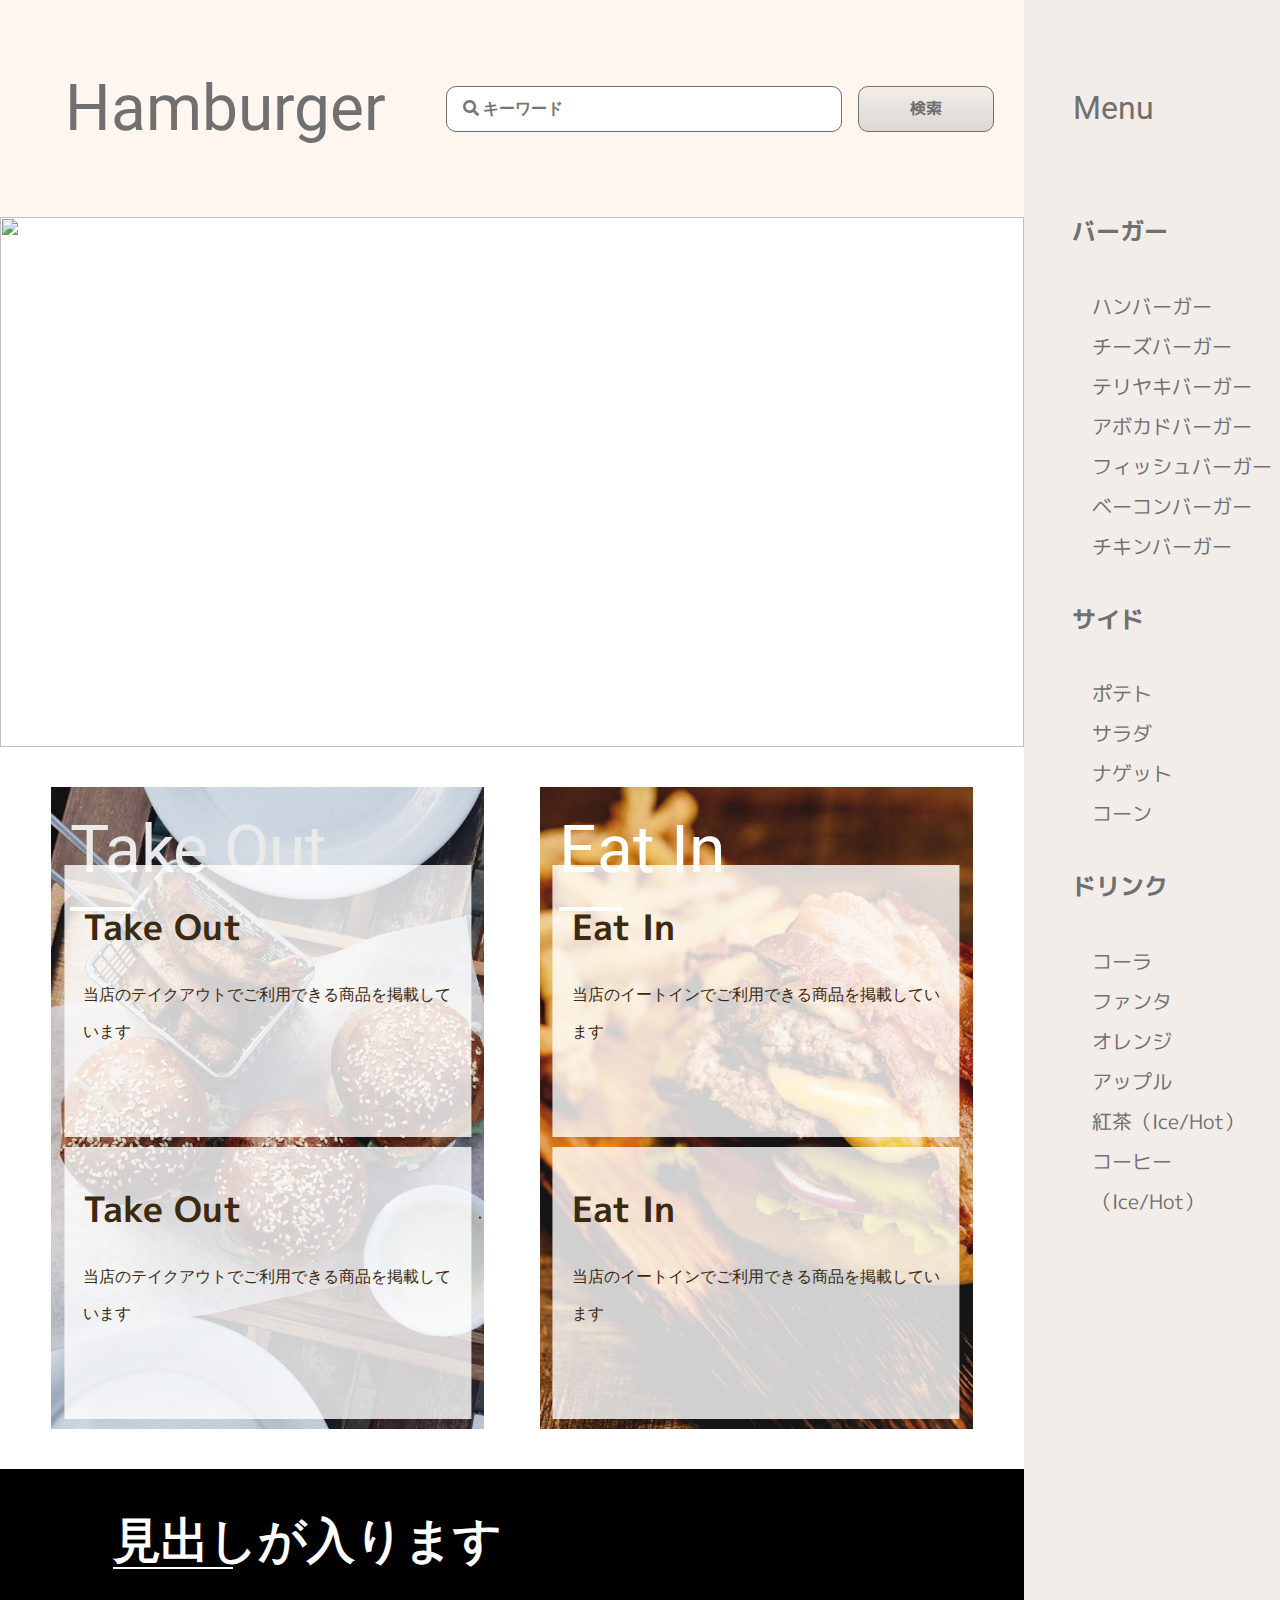
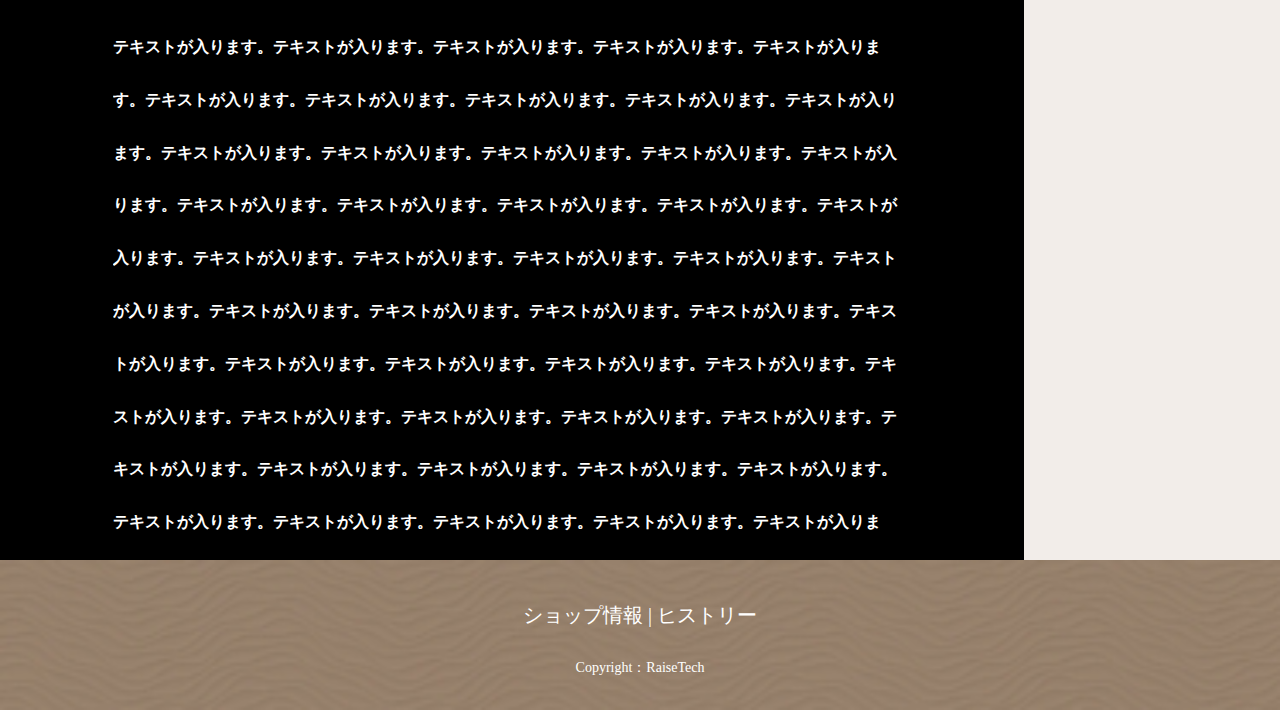
==== index.html @ 5867fd6a "topページ修正" ====
<!DOCTYPE html>
<html lang="ja">
<head>
    <meta charset="UTF-8">
    <title>Hamburger Site</title>
    <link rel="stylesheet" href="./style.css">
    <link href="https://fonts.googleapis.com/css2?family=Roboto:wght@700&display=swap" rel="stylesheet">
    <link href="https://fonts.googleapis.com/css2?family=M+PLUS+1p:wght@100;300;400;500;700;800;900&display=swap" rel="stylesheet">
    <link href="https://use.fontawesome.com/releases/v5.15.1/css/all.css" rel="stylesheet">
    <script type="text/javascript" src="https://code.jquery.com/jquery-3.4.1.min.js"></script>
</head>
<body>
    <div class="l-main">
        <div class="l-main__left">
            <!--ヘッダー-->
            <header class="l-header p-header">
                <div class="p-header__logo">
                    <h1>Hamburger</h1>
                </div>
                <form class="p-search-form" action="#" method="post">
                    <input type="search" class="p-search-form__search fas" name="search" placeholder="&#xf002; キーワード">
                    <input type="submit" class="p-search-form__submit" name="submit" value="検索">
                </form>
                <div class="p-toggle-btn">
                    <span class="p-toggle-btn__menu">Menu</span>
                    <div class="p-toggle-btn__close-btn">
                        <span class="p-toggle-btn__close-btn__close"></span>
                    </div>
                </div>
            </header>
                
            <!--メインコンテンツ-->
            <main>
                <div class="p-main">
                    <div class="p-main__background"></div>
                    <div class="p-main__wrapper">
                        <img class="p-main__wrapper__img" src="./img/mainvisual-pc@2x.jpg">
                        <h2>ダミーサイト</h2>
                    </div>
                    <div class="p-main__flex">
                        <!--テイクアウト-->
                        <div class="p-main__flex__left">
                            <img class="p-main__flex__img" src="./img/three-burgers-on-brown-wooden-tray-between-white-ceramic-1841108.jpg">
                            <h3><span class="p-main__under-bar">Take Out</span></h3>
                            <div class="p-main__opacity">
                                <div class="p-main__opacity-box">
                                    <h4>Take Out</h4>
                                    <p>当店のテイクアウトでご利用できる商品を掲載しています</p>
                                </div>
                                <div class="p-main__opacity-box">
                                    <h4>Take Out</h4>
                                    <p>当店のテイクアウトでご利用できる商品を掲載しています</p>
                                </div>
                            </div>
                        </div>
                        <!--イートイン-->
                        <div class="p-main__flex__right">
                            <img class="p-main__flex__img" src="./img/473d814b175bd517b56eb309f2958725.jpg">
                            <h3><span class="p-main__under-bar">Eat In</span></h3>
                            <div class="p-main__opacity">
                                <div class="p-main__opacity-box">
                                    <h4>Eat In</h4>
                                    <p>当店のイートインでご利用できる商品を掲載しています</p>
                                </div>
                                <div class="p-main__opacity-box">
                                    <h4>Eat In</h4>
                                    <p>当店のイートインでご利用できる商品を掲載しています</p>
                                </div>
                            </div>
                        </div>
                    </div>
                    <!--マップ-->
                    <div class="p-map">
                        <div class="p-map__wrap">
                            <iframe src="https://www.google.com/maps/embed?pb=!1m14!1m8!1m3!1d1619.3739906002395!2d139.7153295!3d35.7324161!3m2!1i1024!2i768!4f13.1!3m3!1m2!1s0x0%3A0x4f20dbc14301de8!2z44Oi44K544OQ44O844Ks44O8IOaxoOiii-adseW6lw!5e0!3m2!1sja!2sjp!4v1631521259472!5m2!1sja!2sjp" width="100%" height="691px" style="border:0; filter:opacity(60%); -webkit-filter:opacity(60%)" loading="lazy" class="p-map__wrap-opacity"></iframe>
                        </div>
                        <div class="p-map__opacity"></div>
                        <div class="p-map__text">
                            <div class="p-map__text__ttl">
                                <p class="p-map__under-bar">見出しが入ります</p>
                            </div>
                            <div class="p-map__text__detail">
                                <p>テキストが入ります。テキストが入ります。テキストが入ります。テキストが入ります。テキストが入ります。テキストが入ります。テキストが入ります。テキストが入ります。テキストが入ります。テキストが入ります。テキストが入ります。テキストが入ります。テキストが入ります。テキストが入ります。テキストが入ります。テキストが入ります。テキストが入ります。テキストが入ります。テキストが入ります。テキストが入ります。テキストが入ります。テキストが入ります。テキストが入ります。テキストが入ります。テキストが入ります。テキストが入ります。テキストが入ります。テキストが入ります。テキストが入ります。テキストが入ります。テキストが入ります。テキストが入ります。テキストが入ります。テキストが入ります。テキストが入ります。テキストが入ります。テキストが入ります。テキストが入ります。テキストが入ります。テキストが入ります。テキストが入ります。テキストが入ります。テキストが入ります。テキストが入ります。テキストが入ります。テキストが入ります。テキストが入ります。テキストが入ります。テキストが入ります。テキストが入ります。テキストが入ります。テキストが入ります。テキストが入ります。テキストが入ります。テキストが入ります。テキストが入ります。テキストが入ります。テキストが入ります。テキストが入ります。テキストが入ります。テキストが入ります。テキストが入ります。テキストが入ります。テキストが入ります。テキストが入ります。テキストが入ります。</p>
                            </div>
                        </div>
                    </div>
                </div>
            </main>
        </div>
        <!--サイドバー-->
        <aside class="l-sidebar p-sidebar">
            <ul class="p-sidebar__menu">
                <li class="p-sidebar__menu__category"><a href="#">バーガー</a>
                    <ul class="p-sidebar__menu__each">
                        <li><a href="#">ハンバーガー</a></li>
                        <li><a href="#">チーズバーガー</a></li>
                        <li><a href="#">テリヤキバーガー</a></li>
                        <li><a href="#">アボカドバーガー</a></li>
                        <li><a href="#">フィッシュバーガー</a></li>
                        <li><a href="#">ベーコンバーガー</a></li>
                        <li><a href="#">チキンバーガー</a></li>
                    </ul>
                </li>
                <li class="p-sidebar__menu__category"><a href="#">サイド</a>
                    <ul class="p-sidebar__menu__each">
                        <li><a href="#">ポテト</a></li>
                        <li><a href="#">サラダ</a></li>
                        <li><a href="#">ナゲット</a></li>
                        <li><a href="#">コーン</a></li>
                    </ul>
                </li>
                <li class="p-sidebar__menu__category"><a href="#">ドリンク</a>
                    <ul class="p-sidebar__menu__each">
                        <li><a href="#">コーラ</a></li>
                        <li><a href="#">ファンタ</a></li>
                        <li><a href="#">オレンジ</a></li>
                        <li><a href="#">アップル</a></li>
                        <li><a href="#">紅茶（Ice/Hot）</a></li>
                        <li><a href="#">コーヒー（Ice/Hot）</a></li>
                    </ul>
                </li>
            </ul>
        </aside>
    </div>
    <!--フッター-->
    <footer class="l-footer p-footer">
        <div class="p-footer__wrapper">
            <img class="p-footer__wrapper__img" src="img/pc_footer.jpg">
            <div class="p-footer__about">
                <p class="p-footer__about__shop"><a href="#">ショップ情報</a></p>
                <p class="p-footer__about__line">|</p>
                <p class="p-footer__about__history"><a href="#">ヒストリー</a></p>
            </div>
            <div class="p-footer__copy">
                <p>Copyright：RaiseTech</p>
            </div>
        </div>
    </footer>
    <script src="js/script.js"></script>
</body>
</html>
---- style.css ----
@charset "UTF-8";
/*! destyle.css v3.0.0 | MIT License | https://github.com/nicolas-cusan/destyle.css */
/* Reset box-model and set borders */
/* ============================================ */
*,
::before,
::after {
  box-sizing: border-box;
  border-style: solid;
  border-width: 0;
}

/* Document */
/* ============================================ */
/**
 * 1. Correct the line height in all browsers.
 * 2. Prevent adjustments of font size after orientation changes in iOS.
 * 3. Remove gray overlay on links for iOS.
 */
html {
  line-height: 1.15;
  /* 1 */
  -webkit-text-size-adjust: 100%;
  /* 2 */
  -webkit-tap-highlight-color: transparent;
  /* 3*/
}

/* Sections */
/* ============================================ */
/**
 * Remove the margin in all browsers.
 */
body {
  margin: 0;
}

/**
 * Render the `main` element consistently in IE.
 */
main {
  display: block;
}

/* Vertical rhythm */
/* ============================================ */
p,
table,
blockquote,
address,
pre,
iframe,
form,
figure,
dl {
  margin: 0;
}

/* Headings */
/* ============================================ */
h1,
h2,
h3,
h4,
h5,
h6 {
  font-size: inherit;
  font-weight: inherit;
  margin: 0;
}

/* Lists (enumeration) */
/* ============================================ */
ul,
ol {
  margin: 0;
  padding: 0;
  list-style: none;
}

/* Lists (definition) */
/* ============================================ */
dt {
  font-weight: bold;
}

dd {
  margin-left: 0;
}

/* Grouping content */
/* ============================================ */
/**
 * 1. Add the correct box sizing in Firefox.
 * 2. Show the overflow in Edge and IE.
 */
hr {
  box-sizing: content-box;
  /* 1 */
  height: 0;
  /* 1 */
  overflow: visible;
  /* 2 */
  border-top-width: 1px;
  margin: 0;
  clear: both;
  color: inherit;
}

/**
 * 1. Correct the inheritance and scaling of font size in all browsers.
 * 2. Correct the odd `em` font sizing in all browsers.
 */
pre {
  font-family: monospace, monospace;
  /* 1 */
  font-size: inherit;
  /* 2 */
}

address {
  font-style: inherit;
}

/* Text-level semantics */
/* ============================================ */
/**
 * Remove the gray background on active links in IE 10.
 */
a {
  background-color: transparent;
  text-decoration: none;
  color: inherit;
}

/**
 * 1. Remove the bottom border in Chrome 57-
 * 2. Add the correct text decoration in Chrome, Edge, IE, Opera, and Safari.
 */
abbr[title] {
  -webkit-text-decoration: underline dotted;
          text-decoration: underline dotted;
  /* 2 */
}

/**
 * Add the correct font weight in Chrome, Edge, and Safari.
 */
b,
strong {
  font-weight: bolder;
}

/**
 * 1. Correct the inheritance and scaling of font size in all browsers.
 * 2. Correct the odd `em` font sizing in all browsers.
 */
code,
kbd,
samp {
  font-family: monospace, monospace;
  /* 1 */
  font-size: inherit;
  /* 2 */
}

/**
 * Add the correct font size in all browsers.
 */
small {
  font-size: 80%;
}

/**
 * Prevent `sub` and `sup` elements from affecting the line height in
 * all browsers.
 */
sub,
sup {
  font-size: 75%;
  line-height: 0;
  position: relative;
  vertical-align: baseline;
}

sub {
  bottom: -0.25em;
}

sup {
  top: -0.5em;
}

/* Replaced content */
/* ============================================ */
/**
 * Prevent vertical alignment issues.
 */
svg,
img,
embed,
object,
iframe {
  vertical-align: bottom;
}

/* Forms */
/* ============================================ */
/**
 * Reset form fields to make them styleable.
 * 1. Make form elements stylable across systems iOS especially.
 * 2. Inherit text-transform from parent.
 */
button,
input,
optgroup,
select,
textarea {
  -webkit-appearance: none;
  /* 1 */
  -moz-appearance: none;
       appearance: none;
  vertical-align: middle;
  color: inherit;
  font: inherit;
  background: transparent;
  padding: 0;
  margin: 0;
  border-radius: 0;
  text-align: inherit;
  text-transform: inherit;
  /* 2 */
}

/**
 * Reset radio and checkbox appearance to preserve their look in iOS.
 */
[type=checkbox] {
  -webkit-appearance: checkbox;
  -moz-appearance: checkbox;
       appearance: checkbox;
}

[type=radio] {
  -webkit-appearance: radio;
  -moz-appearance: radio;
       appearance: radio;
}

/**
 * Correct cursors for clickable elements.
 */
button,
[type=button],
[type=reset],
[type=submit] {
  cursor: pointer;
}

button:disabled,
[type=button]:disabled,
[type=reset]:disabled,
[type=submit]:disabled {
  cursor: default;
}

/**
 * Improve outlines for Firefox and unify style with input elements & buttons.
 */
:-moz-focusring {
  outline: auto;
}

select:disabled {
  opacity: inherit;
}

/**
 * Remove padding
 */
option {
  padding: 0;
}

/**
 * Reset to invisible
 */
fieldset {
  margin: 0;
  padding: 0;
  min-width: 0;
}

legend {
  padding: 0;
}

/**
 * Add the correct vertical alignment in Chrome, Firefox, and Opera.
 */
progress {
  vertical-align: baseline;
}

/**
 * Remove the default vertical scrollbar in IE 10+.
 */
textarea {
  overflow: auto;
}

/**
 * Correct the cursor style of increment and decrement buttons in Chrome.
 */
[type=number]::-webkit-inner-spin-button,
[type=number]::-webkit-outer-spin-button {
  height: auto;
}

/**
 * 1. Correct the outline style in Safari.
 */
[type=search] {
  outline-offset: -2px;
  /* 1 */
}

/**
 * Remove the inner padding in Chrome and Safari on macOS.
 */
[type=search]::-webkit-search-decoration {
  -webkit-appearance: none;
}

/**
 * 1. Correct the inability to style clickable types in iOS and Safari.
 * 2. Fix font inheritance.
 */
::-webkit-file-upload-button {
  -webkit-appearance: button;
  /* 1 */
  font: inherit;
  /* 2 */
}

/**
 * Clickable labels
 */
label[for] {
  cursor: pointer;
}

/* Interactive */
/* ============================================ */
/*
 * Add the correct display in Edge, IE 10+, and Firefox.
 */
details {
  display: block;
}

/*
 * Add the correct display in all browsers.
 */
summary {
  display: list-item;
}

/*
 * Remove outline for editable content.
 */
[contenteditable]:focus {
  outline: auto;
}

/* Tables */
/* ============================================ */
/**
1. Correct table border color inheritance in all Chrome and Safari.
*/
table {
  border-color: inherit;
  /* 1 */
}

caption {
  text-align: left;
}

td,
th {
  vertical-align: top;
  padding: 0;
}

th {
  text-align: left;
  font-weight: bold;
}

* {
  transition-property: font-size, height, width, top;
  transition-duration: 0.3s;
}

html {
  height: 100vh;
  font-size: 62.5%;
}
@media only screen and (min-width: 834px) {
  html {
    font-size: 87%;
  }
}
@media only screen and (min-width: 1280px) {
  html {
    font-size: 100%;
  }
}

body {
  width: 100%;
}
body.is-open {
  position: fixed;
}
@media only screen and (min-width: 1280px) {
  body.is-open {
    position: static;
  }
}

h1 {
  font-family: "Roboto", sans-serif;
  font-size: 4rem;
  color: #707070;
}

h2 {
  font-family: "M PLUS 1p", sans-serif;
  font-size: 3.6rem;
  font-weight: bold;
  color: #FFFFFF;
}

h3 {
  font-family: "Roboto", sans-serif;
  font-size: 4.1rem;
}

h4 {
  font-family: "M PLUS 1p", sans-serif;
  font-size: 2.2rem;
  font-weight: bold;
}

.l-header {
  width: 100%;
  height: 217px;
}

.l-main {
  width: 100%;
}
@media only screen and (min-width: 1280px) {
  .l-main {
    display: flex;
  }
}
@media only screen and (min-width: 1280px) {
  .l-main__left {
    width: 80%;
  }
}

.l-sidebar {
  width: 100%;
  height: 100vh;
  overflow-y: auto;
  position: fixed;
  top: 0;
  left: 100%;
  z-index: 100;
  /*右からスライド*/
  transition: left 0.3s;
}
@media only screen and (min-width: 1280px) {
  .l-sidebar {
    width: 20%;
    height: auto;
    overflow-y: visible;
    position: static;
    left: 0;
    z-index: 0;
  }
}
.l-sidebar.is-open {
  left: 12%;
}
@media only screen and (min-width: 834px) {
  .l-sidebar.is-open {
    left: 56%;
  }
}
@media only screen and (min-width: 1280px) {
  .l-sidebar.is-open {
    left: 0;
  }
}

.l-footer {
  width: 100%;
  height: 150px;
}

.p-header {
  background-color: #FFF7EF;
  text-align: center;
  z-index: 100;
  height: 217px;
}
@media only screen and (min-width: 1280px) {
  .p-header {
    display: flex;
    align-items: center;
    position: relative;
  }
}
.p-header__logo {
  padding-top: 3.3rem;
  padding-bottom: 2.6rem;
}
@media only screen and (min-width: 1280px) {
  .p-header__logo {
    padding: 0 0 0 65px;
  }
}

.p-toggle-btn__menu {
  font-family: "Roboto", sans-serif;
  font-size: 2rem;
  color: #707070;
  position: absolute;
  top: 20px;
  right: 18px;
  cursor: pointer;
}
@media only screen and (min-width: 1280px) {
  .p-toggle-btn__menu {
    z-index: 1000;
    top: 90px;
    right: -130px;
    cursor: auto;
  }
}
.p-toggle-btn__close-btn {
  position: fixed;
  right: 15px;
  top: 23px;
  display: none;
  z-index: 200;
}
.p-toggle-btn__close-btn.is-open {
  display: block;
}
@media only screen and (min-width: 1280px) {
  .p-toggle-btn__close-btn.is-open {
    display: none;
  }
}
.p-toggle-btn__close-btn__close {
  display: block;
  position: relative;
  top: 0px;
  width: 32px;
  height: 32px;
}
.p-toggle-btn__close-btn__close::before {
  content: "";
  position: absolute;
  top: 50%;
  left: 50%;
  width: 6px;
  height: 40px;
  transform: translate(-50%, -50%) rotate(45deg);
  background-color: #707070;
}
.p-toggle-btn__close-btn__close::after {
  content: "";
  position: absolute;
  top: 50%;
  left: 50%;
  width: 6px;
  height: 40px;
  transform: translate(-50%, -50%) rotate(-45deg);
  background-color: #707070;
}

.p-search-form {
  display: block;
  margin: 0 auto;
  padding-bottom: 45px;
  font-family: "M PLUS 1p", sans-serif;
  font-size: 16px;
  font-weight: lighter;
  color: #707070;
}
@media only screen and (min-width: 1280px) {
  .p-search-form {
    padding-bottom: 0;
    margin-right: 30px;
  }
}
.p-search-form__search {
  width: 230px;
  height: 46px;
  background-color: #FFFFFF;
  border: solid 1px;
  border-radius: 10px;
  border-color: #707070;
  text-align: left;
  padding-left: 1rem;
  margin-right: 12px;
}
@media only screen and (min-width: 834px) {
  .p-search-form__search {
    width: 396px;
  }
}
.p-search-form__submit {
  width: 78px;
  height: 46px;
  background: linear-gradient(180deg, #F2EDE9, #DED8D3);
  border: solid 1px;
  border-radius: 10px;
  border-color: #707070;
  font-weight: bold;
}
@media only screen and (min-width: 834px) {
  .p-search-form__submit {
    width: 136px;
  }
}

.p-main__background {
  position: fixed;
  left: 0;
  top: 0;
  width: 100vw;
  height: 100vh;
  z-index: 50;
  background: #000;
  opacity: 0;
  visibility: hidden;
  transition: all 0.6s;
  cursor: pointer;
}
.p-main__background.is-open {
  opacity: 0.5;
  visibility: visible;
}
@media only screen and (min-width: 1280px) {
  .p-main__background.is-open {
    visibility: hidden;
  }
}
.p-main__wrapper {
  width: 100%;
  height: 285px;
  margin-bottom: 20px;
  position: relative;
}
@media only screen and (min-width: 834px) {
  .p-main__wrapper {
    margin-bottom: 40px;
  }
}
@media only screen and (min-width: 1280px) {
  .p-main__wrapper {
    height: 530px;
  }
}
.p-main__wrapper__img {
  width: 100%;
  height: 100%;
  position: relative;
  -o-object-fit: cover;
     object-fit: cover;
}
.p-main__wrapper h2 {
  position: absolute;
  top: 0px;
  line-height: 285px;
  left: 2.7rem;
}
@media only screen and (min-width: 1280px) {
  .p-main__wrapper h2 {
    line-height: 530px;
  }
}
.p-main__flex {
  width: 90%;
  margin: 0 auto;
}
@media only screen and (min-width: 834px) {
  .p-main__flex {
    display: flex;
    justify-content: space-between;
  }
}
.p-main__flex__left {
  margin-bottom: 20px;
  position: relative;
}
@media only screen and (min-width: 834px) {
  .p-main__flex__left {
    width: 47%;
    margin-bottom: 40px;
  }
}
.p-main__flex__left h3 {
  color: #EAEAEA;
  position: absolute;
  top: 25px;
  left: 1.2rem;
}
.p-main__flex__right {
  margin-bottom: 20px;
  position: relative;
}
@media only screen and (min-width: 834px) {
  .p-main__flex__right {
    width: 47%;
    margin-bottom: 40px;
  }
}
.p-main__flex__right h3 {
  color: #fff;
  position: absolute;
  top: 25px;
  left: 1.2rem;
}
.p-main__flex__img {
  width: 100%;
  height: 642px;
  -o-object-fit: cover;
     object-fit: cover;
}
.p-main__under-bar {
  position: relative;
}
.p-main__under-bar::after {
  content: "";
  width: 4rem;
  height: 4px;
  background-color: #fff;
  position: absolute;
  top: 6rem;
  left: 0;
}
.p-main__opacity {
  width: 94%;
  position: absolute;
  bottom: 10px;
  left: 50%;
  transform: translateX(-50%);
  -webkit-transform: translateX(-50%);
  -ms-transform: translateX(-50%);
}
.p-main__opacity-box {
  background-color: rgba(255, 255, 255, 0.8);
  padding: 2.6rem 1.2rem 5.4rem 1.2rem;
  margin-top: 10px;
}
.p-main__opacity-box h4 {
  padding-bottom: 30px;
  color: #3C2A10;
}
.p-main__opacity-box p {
  font-size: 16px;
  line-height: 2.3rem;
  color: #3C2A10;
}

.p-map {
  width: 100%;
  height: 691px;
  position: relative;
}
.p-map__wrap {
  background-color: #000;
}
.p-map__opacity {
  position: absolute;
  top: 0;
  left: 0;
  width: 100%;
  height: 60%;
  background-color: #000;
  opacity: 0.29;
}
@media only screen and (min-width: 834px) {
  .p-map__opacity {
    height: 100%;
  }
}
@media only screen and (min-width: 1280px) {
  .p-map__opacity {
    width: 60%;
  }
}
.p-map__text {
  width: 78%;
  position: absolute;
  top: 40px;
  color: #fff;
  margin-left: 11%;
}
.p-map__text__ttl {
  font-size: 3rem;
  font-weight: bold;
  line-height: normal;
  margin-bottom: 48px;
}
.p-map__text__detail {
  font-size: 16px;
  font-weight: bold;
  line-height: 3.3rem;
  height: 518px;
  overflow: hidden;
}
.p-map__under-bar {
  position: relative;
}
.p-map__under-bar::after {
  content: "";
  width: 7.5rem;
  height: 2px;
  background-color: #fff;
  position: absolute;
  top: 58px;
  left: 0;
}

.p-sidebar {
  font-family: "M PLUS 1p", sans-serif;
  color: #707070;
  background-color: #F2EDE9;
}
.p-sidebar__menu {
  padding-top: 218px;
  padding-left: 48px;
  padding-bottom: 218px;
}
.p-sidebar__menu__category {
  font-size: 24px;
  font-weight: bold;
}
.p-sidebar__menu__each {
  font-size: 20px;
  font-weight: normal;
  line-height: 2em;
  padding-left: 20px;
  margin-top: 40px;
  margin-bottom: 40px;
}
@media only screen and (min-width: 1280px) {
  .p-sidebar__menu {
    padding-bottom: 0;
  }
}

.p-footer__wrapper {
  color: #FFFFFF;
  position: relative;
  text-align: center;
}
.p-footer__wrapper__img {
  width: 100%;
  height: 150px;
  -o-object-fit: cover;
     object-fit: cover;
}
.p-footer p {
  display: inline-block;
}
.p-footer__about {
  font-size: 20px;
  position: absolute;
  top: 44px;
  width: 100%;
}
.p-footer__copy {
  position: absolute;
  bottom: 34px;
  font-size: 14px;
  width: 100%;
}/*# sourceMappingURL=style.css.map */
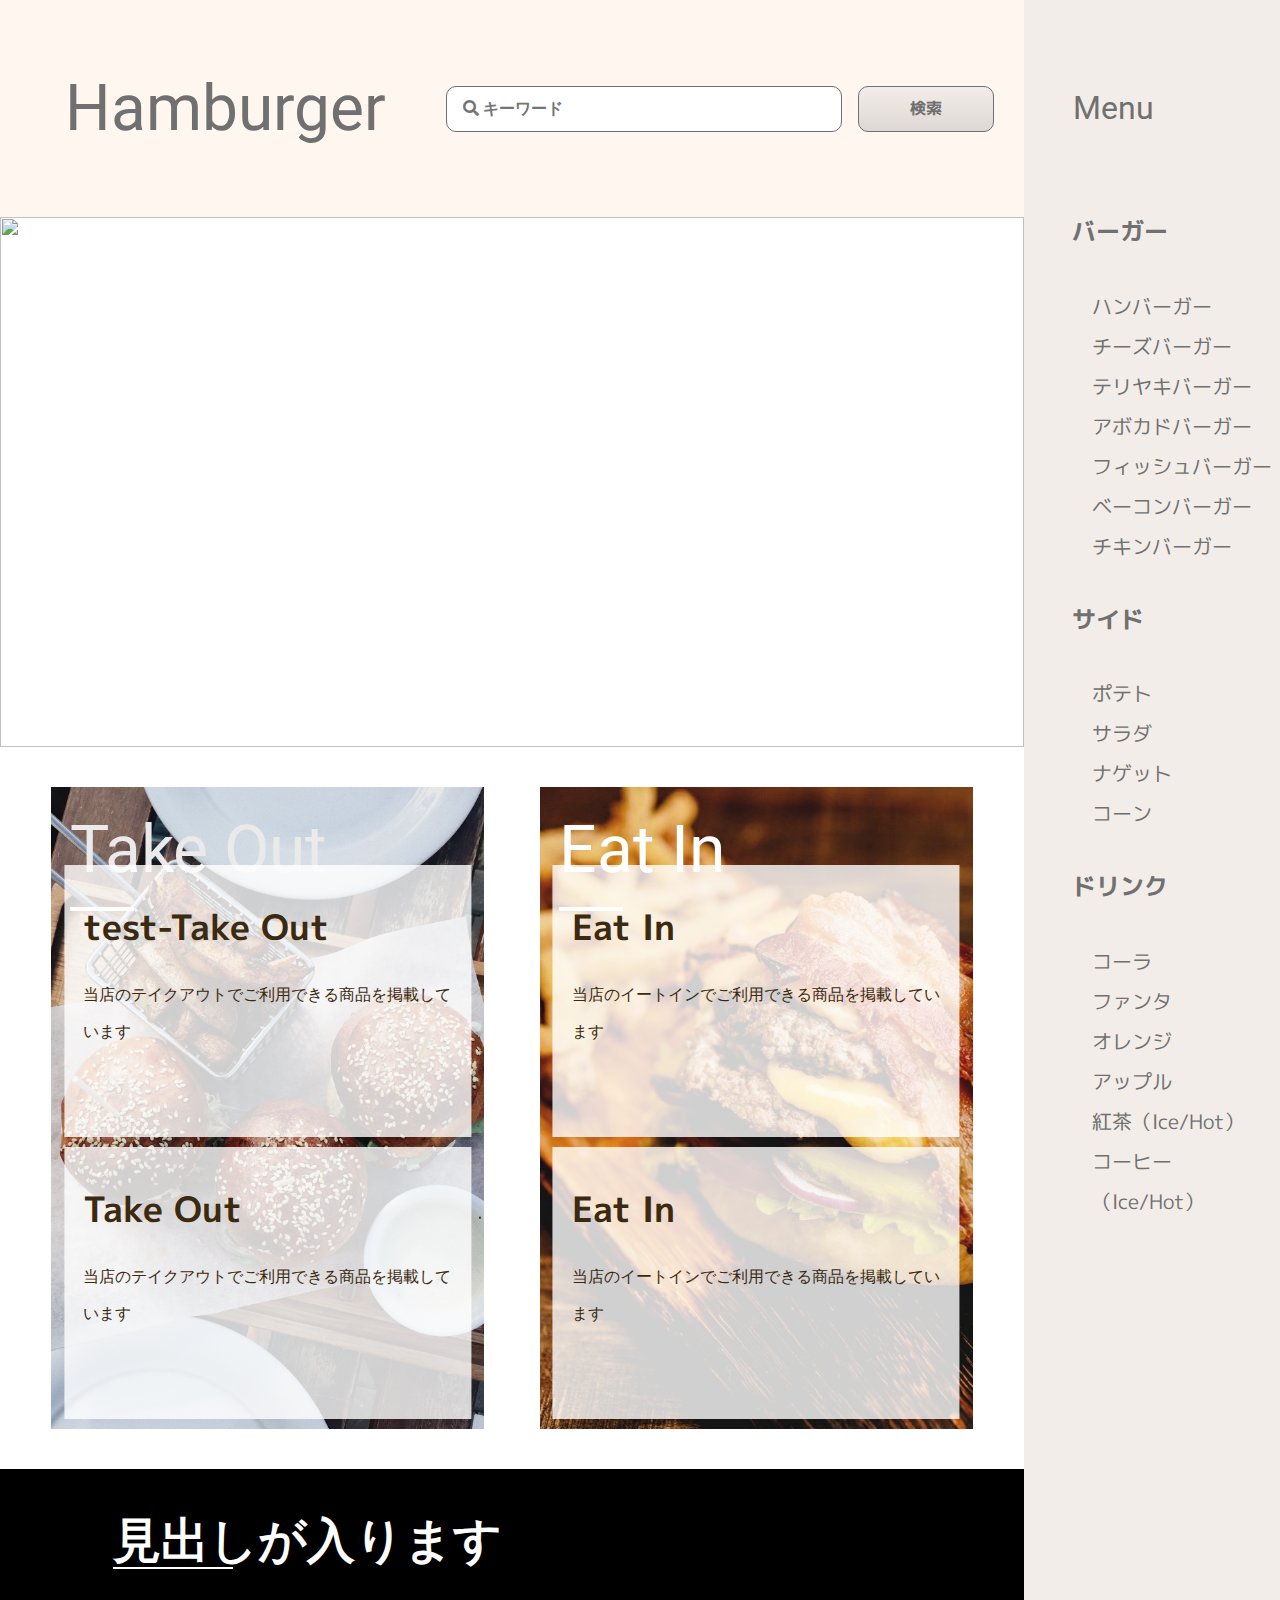
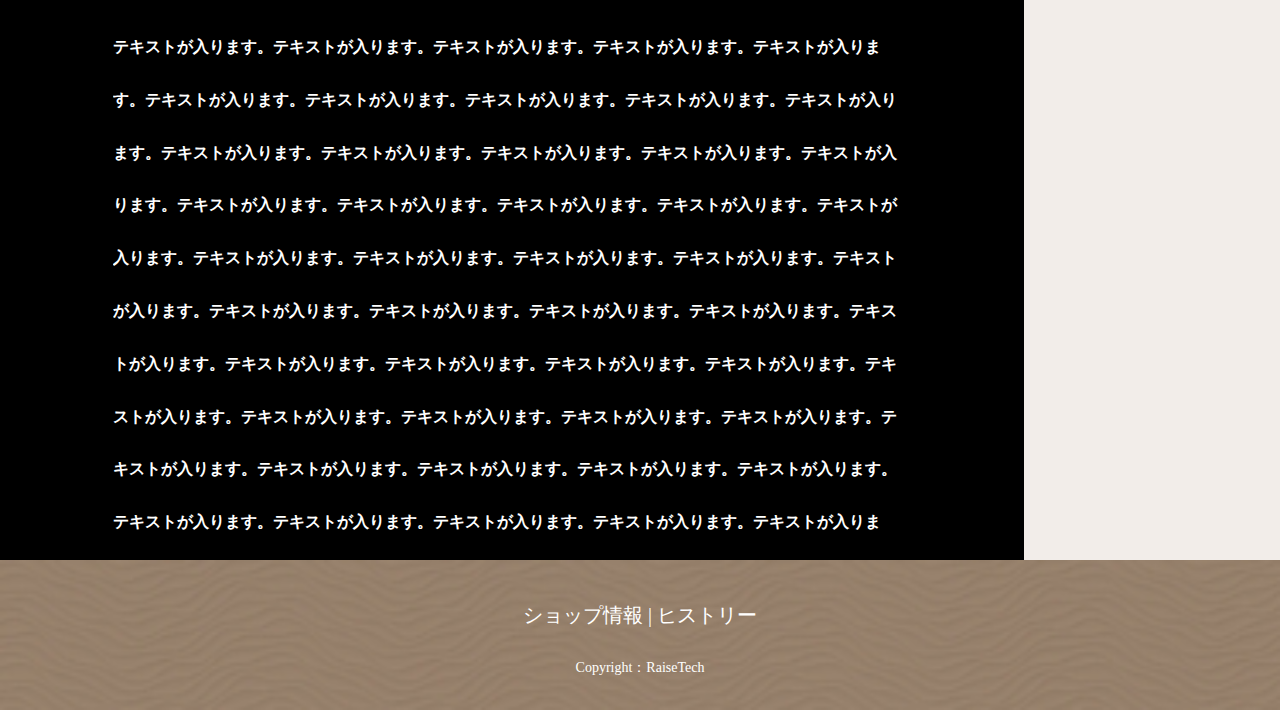
==== commit b3d045d2: "test" ====
--- a/index.html
+++ b/index.html
@@ -44,7 +44,7 @@
                             <h3><span class="p-main__under-bar">Take Out</span></h3>
                             <div class="p-main__opacity">
                                 <div class="p-main__opacity-box">
-                                    <h4>Take Out</h4>
+                                    <h4>test-Take Out</h4>
                                     <p>当店のテイクアウトでご利用できる商品を掲載しています</p>
                                 </div>
                                 <div class="p-main__opacity-box">
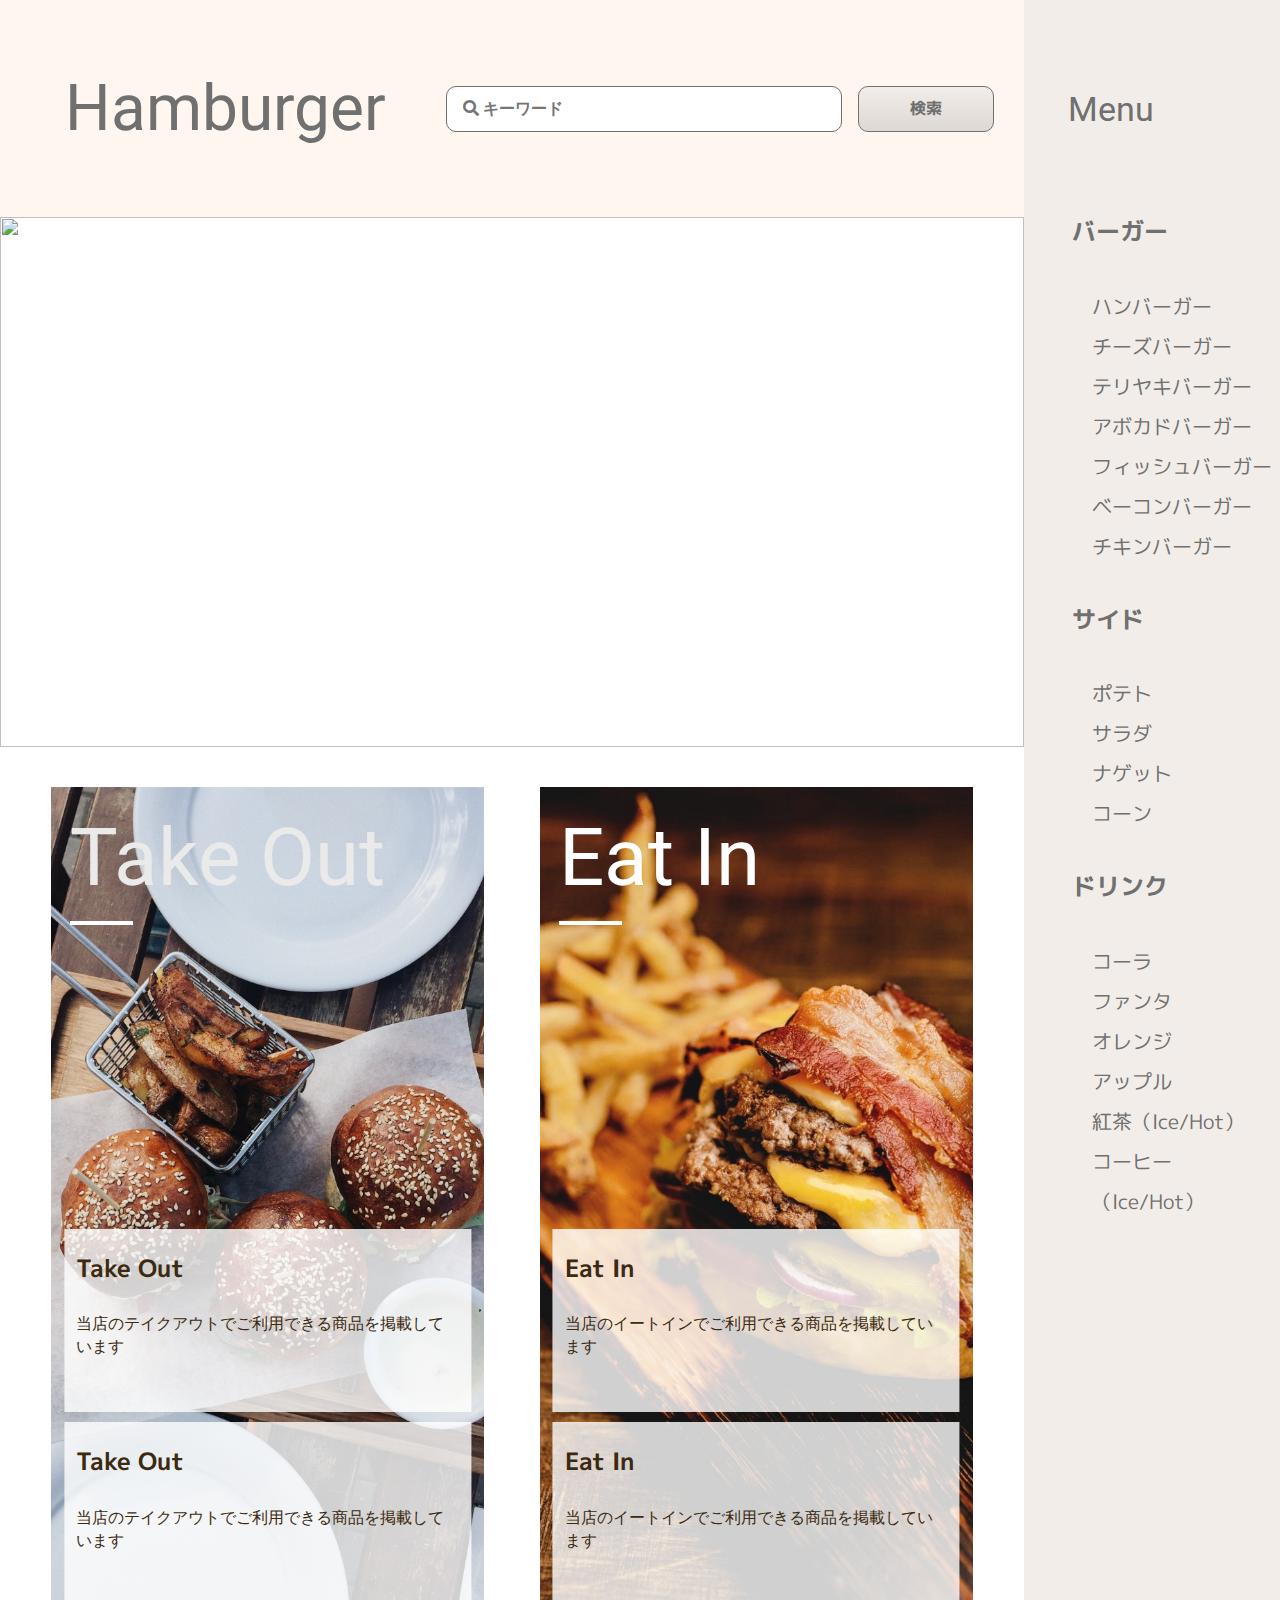
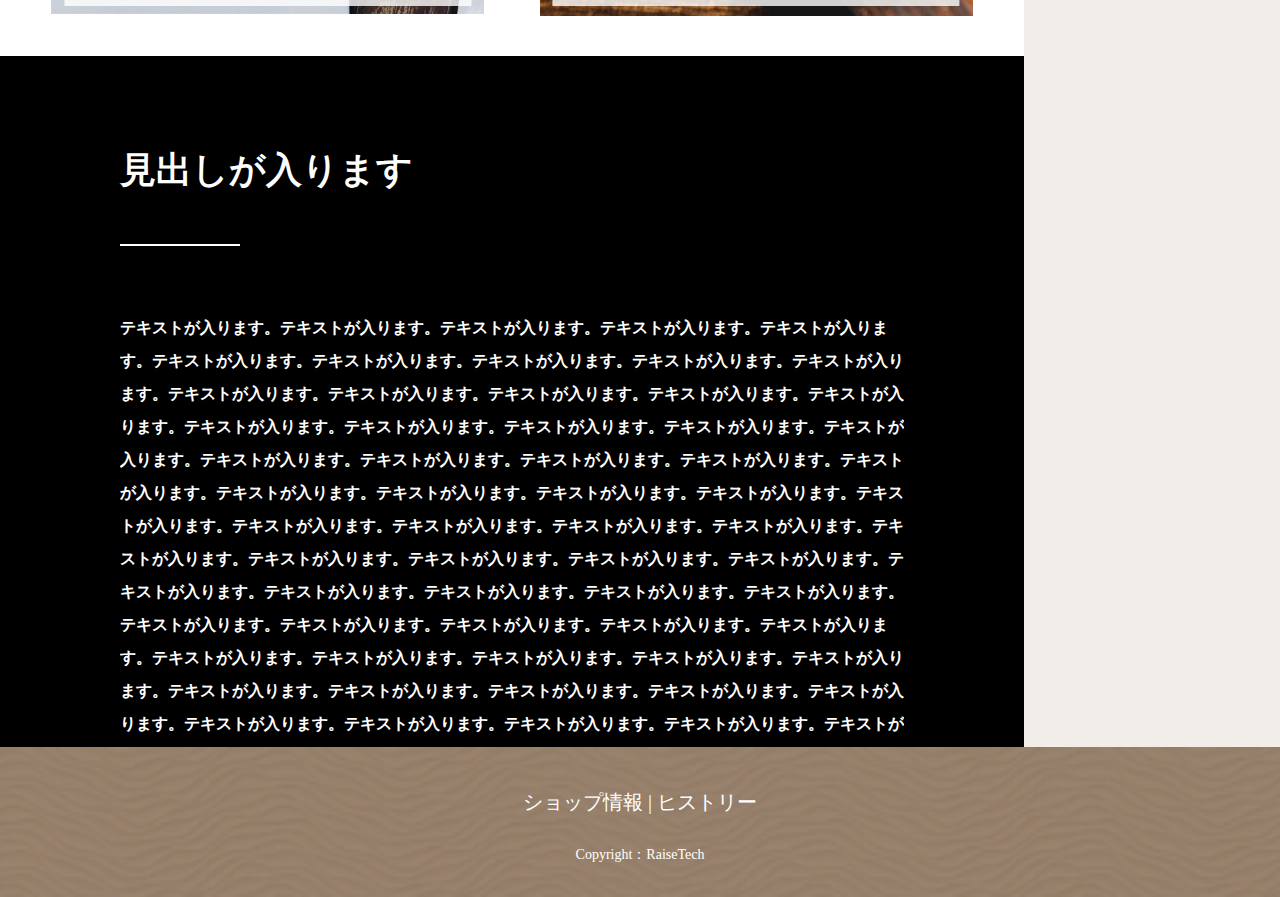
==== commit ab62a476: "Revert "test"" ====
--- a/index.html
+++ b/index.html
@@ -44,7 +44,7 @@
                             <h3><span class="p-main__under-bar">Take Out</span></h3>
                             <div class="p-main__opacity">
                                 <div class="p-main__opacity-box">
-                                    <h4>test-Take Out</h4>
+                                    <h4>Take Out</h4>
                                     <p>当店のテイクアウトでご利用できる商品を掲載しています</p>
                                 </div>
                                 <div class="p-main__opacity-box">
--- a/style.css
+++ b/style.css
@@ -399,23 +399,12 @@
 }
 
 * {
-  transition-property: font-size, height, width, top;
-  transition-duration: 0.3s;
+  transition-property: font-size, height, width, top, left;
+  transition-duration: 0.5s;
 }
 
 html {
   height: 100vh;
-  font-size: 62.5%;
-}
-@media only screen and (min-width: 834px) {
-  html {
-    font-size: 87%;
-  }
-}
-@media only screen and (min-width: 1280px) {
-  html {
-    font-size: 100%;
-  }
 }
 
 body {
@@ -432,25 +421,40 @@
 
 h1 {
   font-family: "Roboto", sans-serif;
-  font-size: 4rem;
+  font-size: 40px;
   color: #707070;
+}
+@media only screen and (min-width: 1280px) {
+  h1 {
+    font-size: 64px;
+  }
 }
 
 h2 {
   font-family: "M PLUS 1p", sans-serif;
-  font-size: 3.6rem;
+  font-size: 36px;
   font-weight: bold;
   color: #FFFFFF;
 }
+@media only screen and (min-width: 1280px) {
+  h2 {
+    font-size: 36px;
+  }
+}
 
 h3 {
   font-family: "Roboto", sans-serif;
-  font-size: 4.1rem;
+  font-size: 41px;
+}
+@media only screen and (min-width: 1280px) {
+  h3 {
+    font-size: 80px;
+  }
 }
 
 h4 {
   font-family: "M PLUS 1p", sans-serif;
-  font-size: 2.2rem;
+  font-size: 24px;
   font-weight: bold;
 }
 
@@ -538,15 +542,21 @@
 
 .p-toggle-btn__menu {
   font-family: "Roboto", sans-serif;
-  font-size: 2rem;
+  font-size: 20px;
   color: #707070;
   position: absolute;
   top: 20px;
   right: 18px;
   cursor: pointer;
 }
-@media only screen and (min-width: 1280px) {
+@media only screen and (min-width: 834px) {
   .p-toggle-btn__menu {
+    font-size: 34px;
+  }
+}
+@media only screen and (min-width: 1280px) {
+  .p-toggle-btn__menu {
+    font-size: 34px;
     z-index: 1000;
     top: 90px;
     right: -130px;
@@ -623,6 +633,11 @@
   margin-right: 12px;
 }
 @media only screen and (min-width: 834px) {
+  .p-search-form__search {
+    width: 396px;
+  }
+}
+@media only screen and (min-width: 1280px) {
   .p-search-form__search {
     width: 396px;
   }
@@ -691,11 +706,17 @@
   position: absolute;
   top: 0px;
   line-height: 285px;
-  left: 2.7rem;
+  left: 25px;
+}
+@media only screen and (min-width: 834px) {
+  .p-main__wrapper h2 {
+    left: 86px;
+  }
 }
 @media only screen and (min-width: 1280px) {
   .p-main__wrapper h2 {
     line-height: 530px;
+    left: 86px;
   }
 }
 .p-main__flex {
@@ -742,7 +763,7 @@
 }
 .p-main__flex__img {
   width: 100%;
-  height: 642px;
+  height: auto;
   -o-object-fit: cover;
      object-fit: cover;
 }
@@ -751,12 +772,24 @@
 }
 .p-main__under-bar::after {
   content: "";
-  width: 4rem;
+  width: 40px;
   height: 4px;
   background-color: #fff;
   position: absolute;
-  top: 6rem;
+  top: 60px;
   left: 0;
+}
+@media only screen and (min-width: 834px) {
+  .p-main__under-bar::after {
+    width: 75px;
+    top: 66px;
+  }
+}
+@media only screen and (min-width: 1280px) {
+  .p-main__under-bar::after {
+    width: 63px;
+    top: 110px;
+  }
 }
 .p-main__opacity {
   width: 94%;
@@ -769,7 +802,7 @@
 }
 .p-main__opacity-box {
   background-color: rgba(255, 255, 255, 0.8);
-  padding: 2.6rem 1.2rem 5.4rem 1.2rem;
+  padding: 26px 12px 54px 12px;
   margin-top: 10px;
 }
 .p-main__opacity-box h4 {
@@ -778,13 +811,12 @@
 }
 .p-main__opacity-box p {
   font-size: 16px;
-  line-height: 2.3rem;
+  line-height: 23px;
   color: #3C2A10;
 }
 
 .p-map {
   width: 100%;
-  height: 691px;
   position: relative;
 }
 .p-map__wrap {
@@ -810,23 +842,33 @@
   }
 }
 .p-map__text {
-  width: 78%;
-  position: absolute;
-  top: 40px;
+  padding: 48px 42px;
+  position: absolute;
+  top: 0px;
   color: #fff;
-  margin-left: 11%;
+}
+@media only screen and (min-width: 1280px) {
+  .p-map__text {
+    padding: 90px 120px;
+  }
 }
 .p-map__text__ttl {
-  font-size: 3rem;
+  font-size: 30px;
   font-weight: bold;
   line-height: normal;
-  margin-bottom: 48px;
+  margin-bottom: 52px;
+}
+@media only screen and (min-width: 1280px) {
+  .p-map__text__ttl {
+    font-size: 36px;
+    margin-bottom: 116px;
+  }
 }
 .p-map__text__detail {
   font-size: 16px;
   font-weight: bold;
-  line-height: 3.3rem;
-  height: 518px;
+  line-height: 33px;
+  height: 100%;
   overflow: hidden;
 }
 .p-map__under-bar {
@@ -840,6 +882,16 @@
   position: absolute;
   top: 58px;
   left: 0;
+}
+@media only screen and (min-width: 834px) {
+  .p-map__under-bar::after {
+    top: 58px;
+  }
+}
+@media only screen and (min-width: 1280px) {
+  .p-map__under-bar::after {
+    top: 98px;
+  }
 }
 
 .p-sidebar {
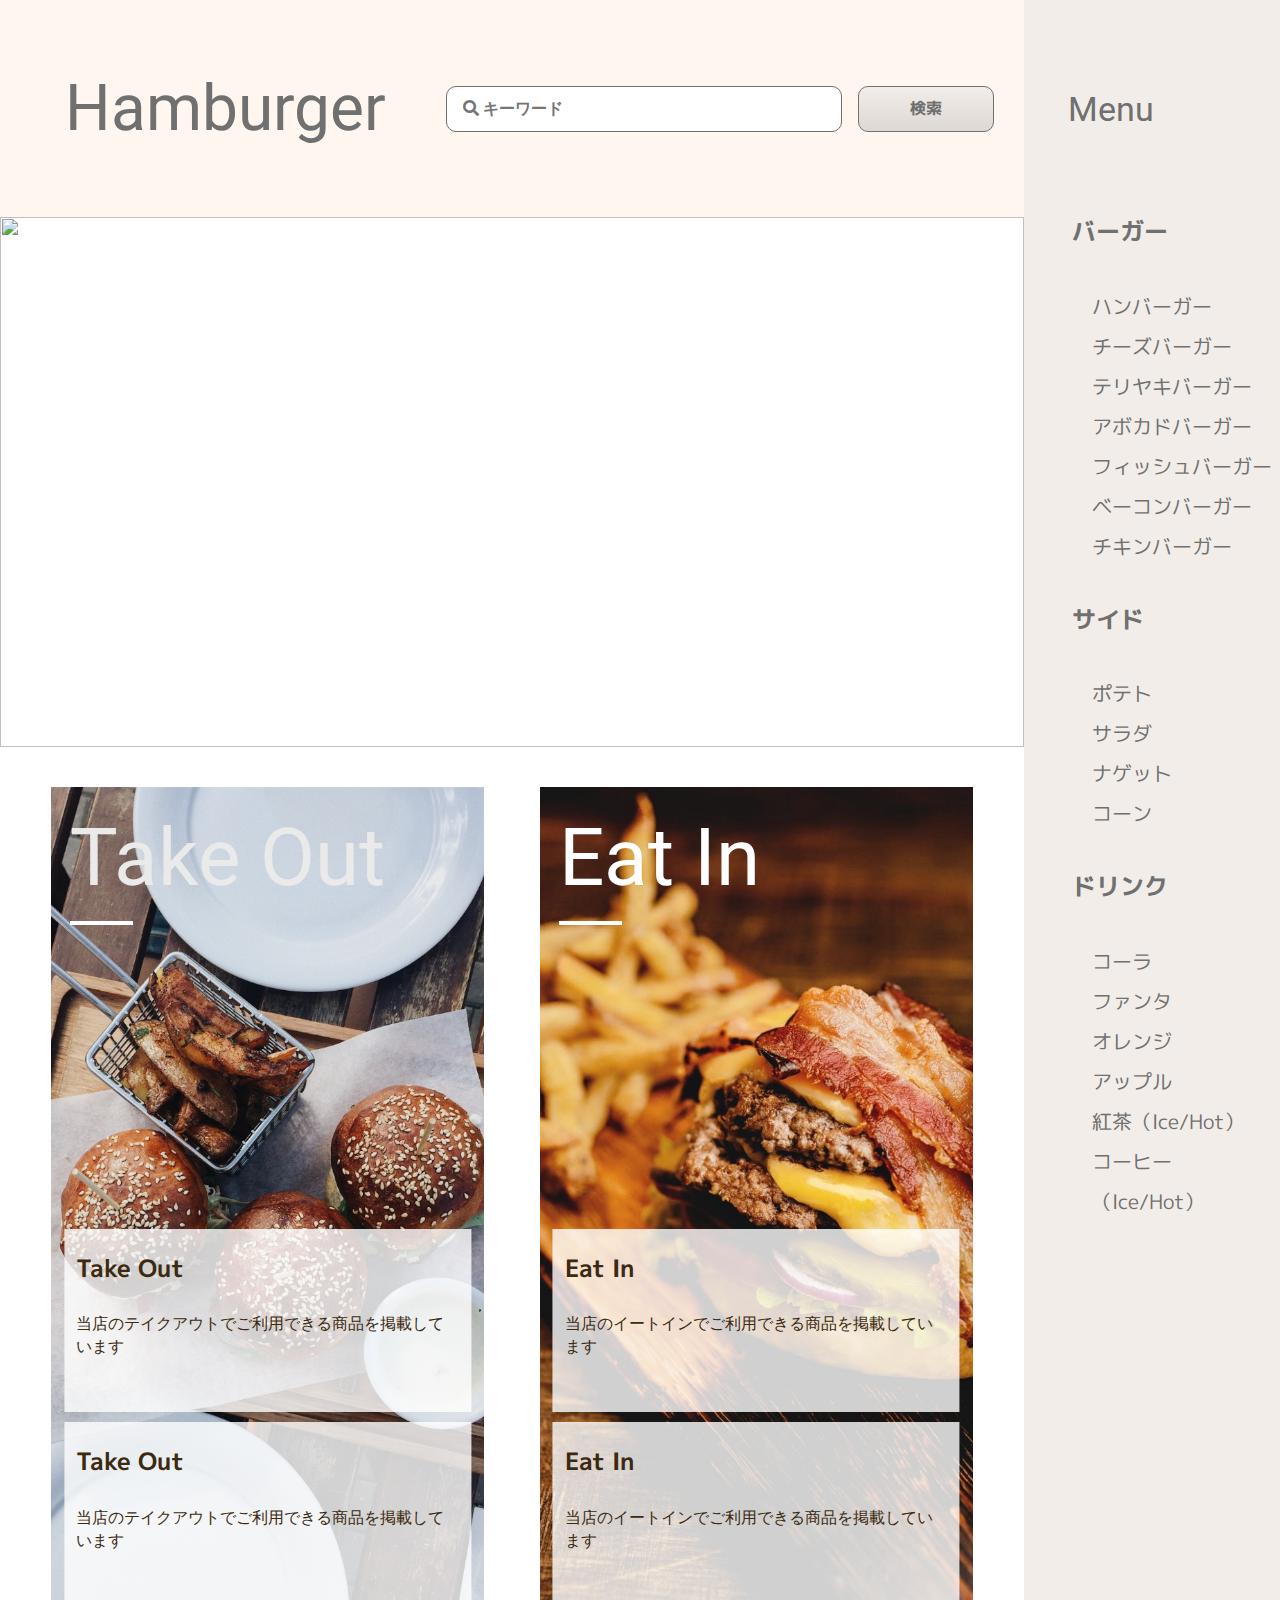
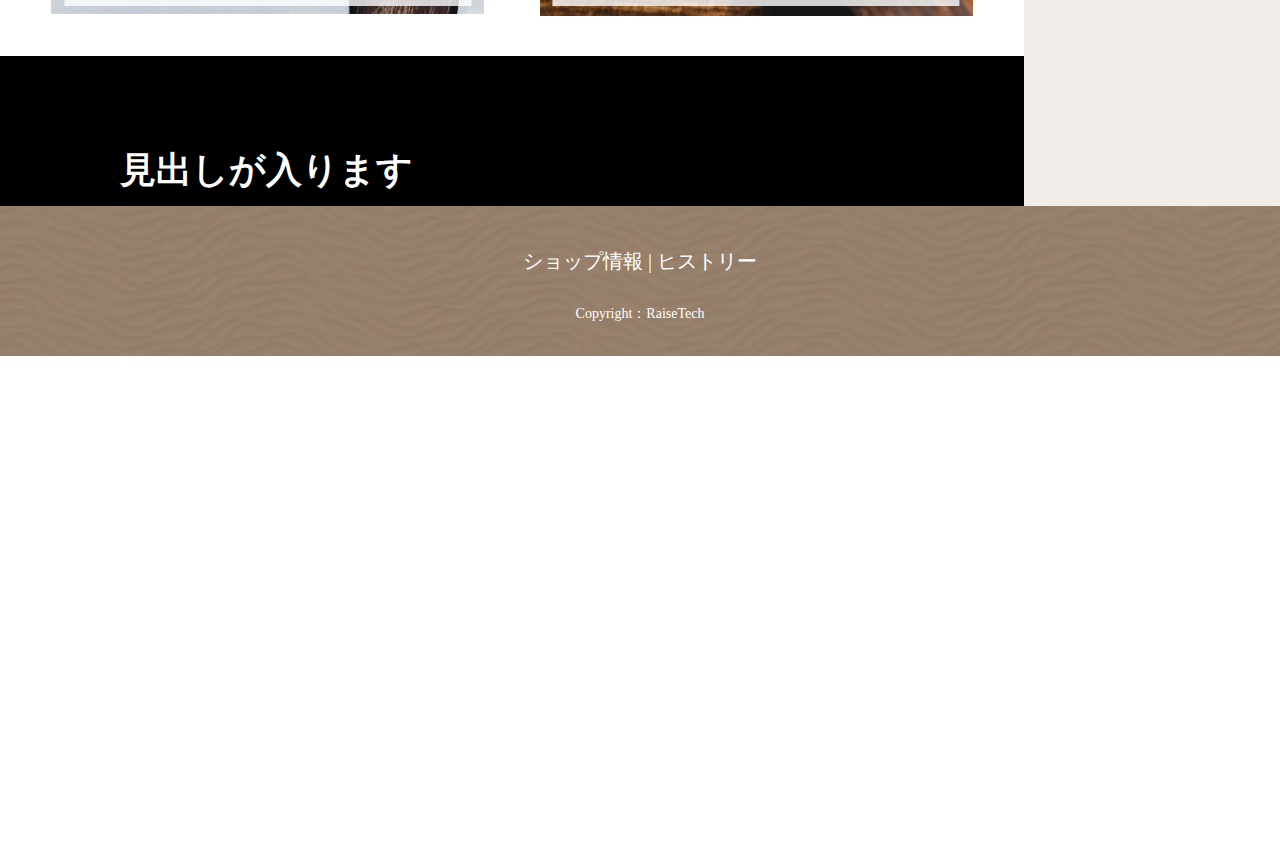
==== commit e2638a68: "トップページレイアウト修正" ====
--- a/index.html
+++ b/index.html
@@ -72,7 +72,7 @@
                     <!--マップ-->
                     <div class="p-map">
                         <div class="p-map__wrap">
-                            <iframe src="https://www.google.com/maps/embed?pb=!1m14!1m8!1m3!1d1619.3739906002395!2d139.7153295!3d35.7324161!3m2!1i1024!2i768!4f13.1!3m3!1m2!1s0x0%3A0x4f20dbc14301de8!2z44Oi44K544OQ44O844Ks44O8IOaxoOiii-adseW6lw!5e0!3m2!1sja!2sjp!4v1631521259472!5m2!1sja!2sjp" width="100%" height="691px" style="border:0; filter:opacity(60%); -webkit-filter:opacity(60%)" loading="lazy" class="p-map__wrap-opacity"></iframe>
+                            <iframe src="https://www.google.com/maps/embed?pb=!1m14!1m8!1m3!1d1619.3739906002395!2d139.7153295!3d35.7324161!3m2!1i1024!2i768!4f13.1!3m3!1m2!1s0x0%3A0x4f20dbc14301de8!2z44Oi44K544OQ44O844Ks44O8IOaxoOiii-adseW6lw!5e0!3m2!1sja!2sjp!4v1631521259472!5m2!1sja!2sjp" width="100%" height="auto" style="border:0; filter:opacity(60%); -webkit-filter:opacity(60%)" loading="lazy" class="p-map__wrap-opacity"></iframe>
                         </div>
                         <div class="p-map__opacity"></div>
                         <div class="p-map__text">
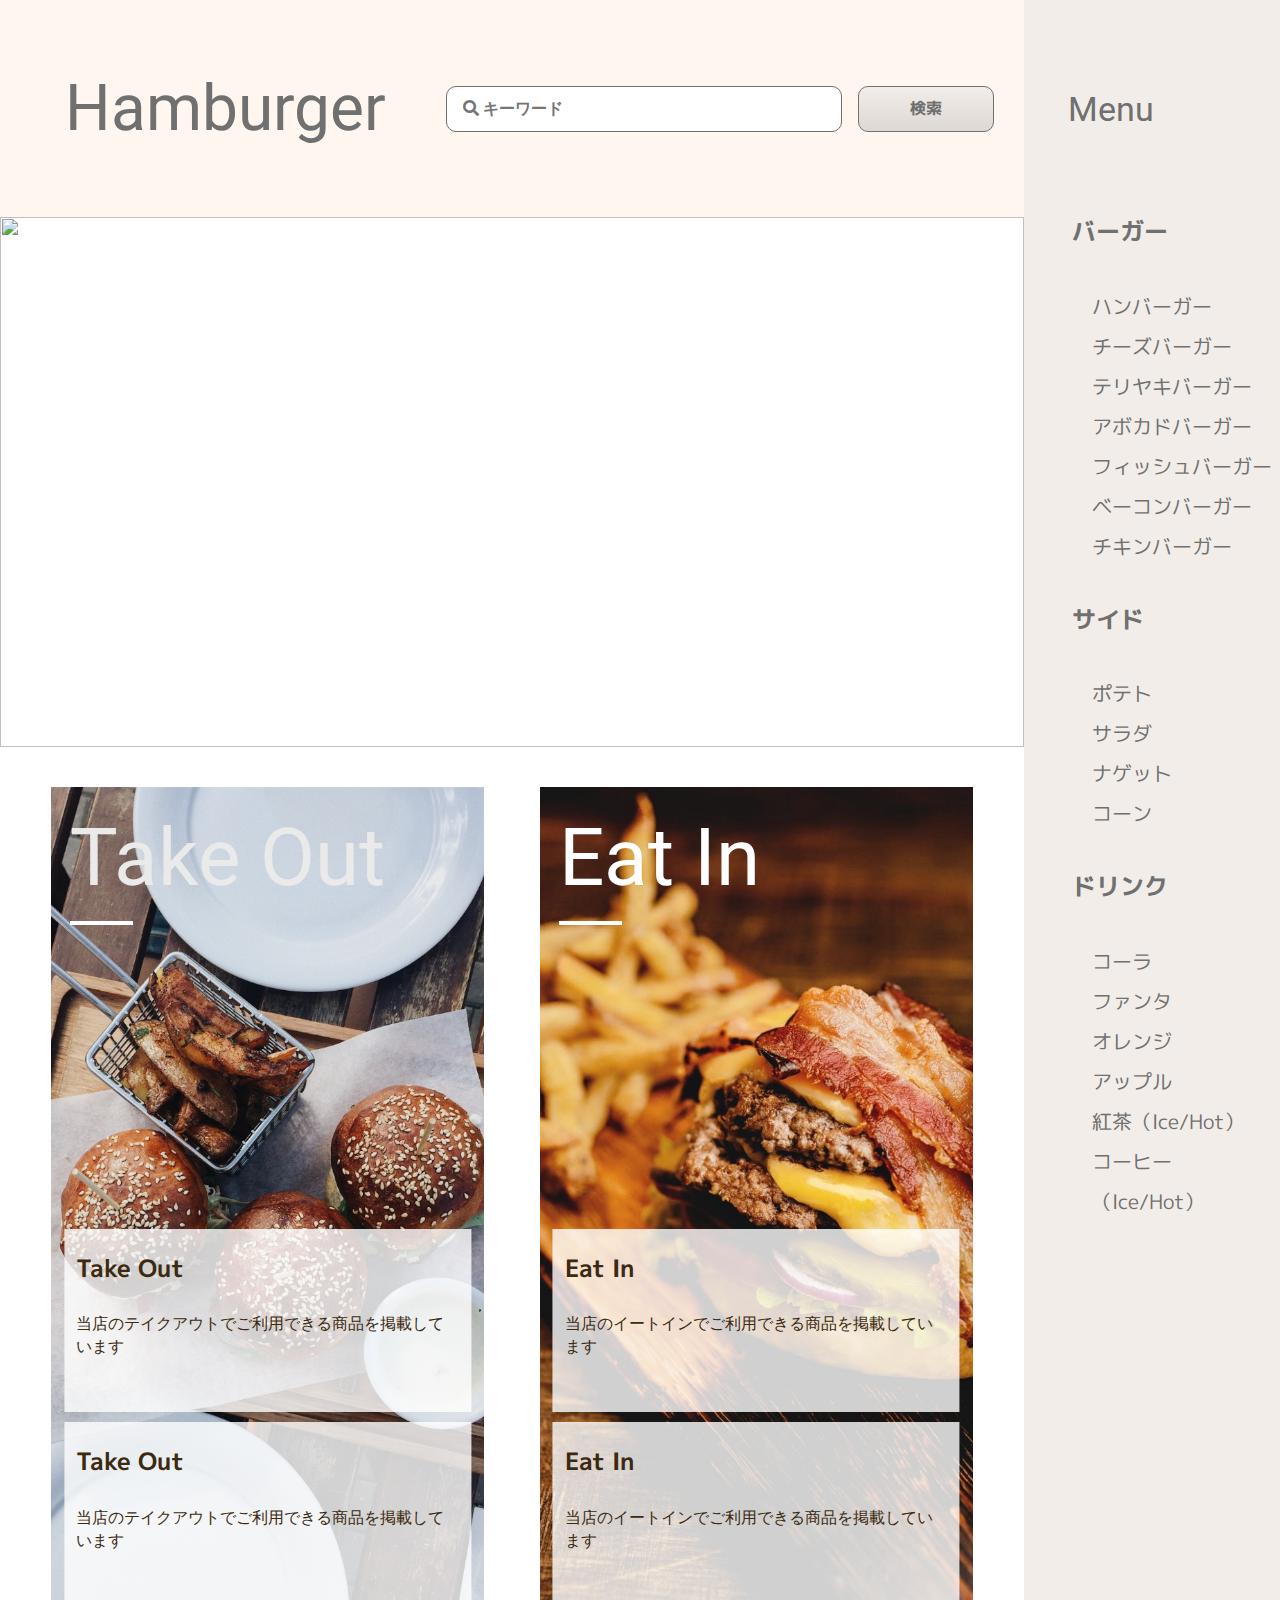
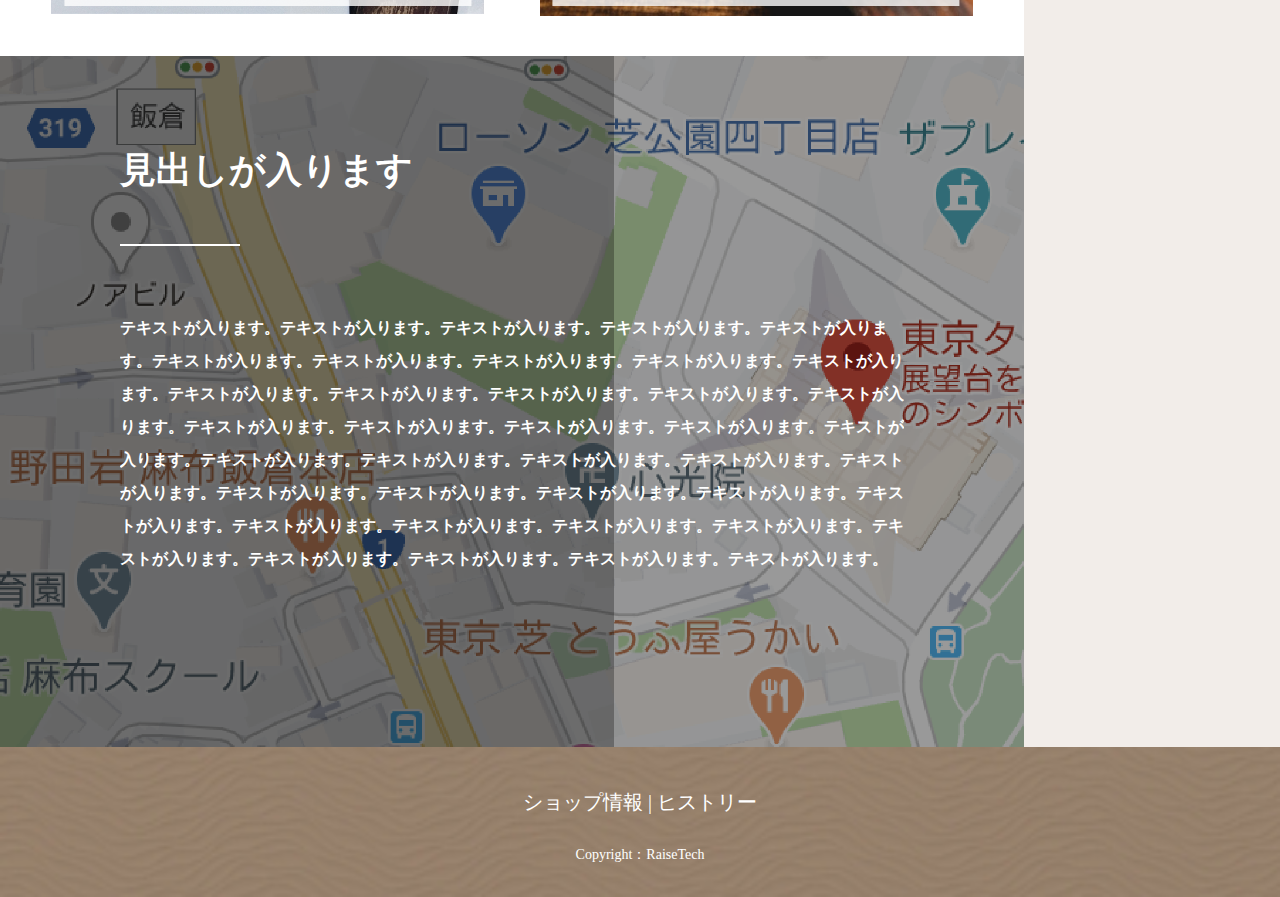
==== commit adce2c4d: "topページレイアウト修正" ====
--- a/index.html
+++ b/index.html
@@ -71,16 +71,14 @@
                     </div>
                     <!--マップ-->
                     <div class="p-map">
-                        <div class="p-map__wrap">
-                            <iframe src="https://www.google.com/maps/embed?pb=!1m14!1m8!1m3!1d1619.3739906002395!2d139.7153295!3d35.7324161!3m2!1i1024!2i768!4f13.1!3m3!1m2!1s0x0%3A0x4f20dbc14301de8!2z44Oi44K544OQ44O844Ks44O8IOaxoOiii-adseW6lw!5e0!3m2!1sja!2sjp!4v1631521259472!5m2!1sja!2sjp" width="100%" height="auto" style="border:0; filter:opacity(60%); -webkit-filter:opacity(60%)" loading="lazy" class="p-map__wrap-opacity"></iframe>
-                        </div>
+                        <img class="p-map__google" src="./img/map.png"></img>
                         <div class="p-map__opacity"></div>
                         <div class="p-map__text">
                             <div class="p-map__text__ttl">
                                 <p class="p-map__under-bar">見出しが入ります</p>
                             </div>
                             <div class="p-map__text__detail">
-                                <p>テキストが入ります。テキストが入ります。テキストが入ります。テキストが入ります。テキストが入ります。テキストが入ります。テキストが入ります。テキストが入ります。テキストが入ります。テキストが入ります。テキストが入ります。テキストが入ります。テキストが入ります。テキストが入ります。テキストが入ります。テキストが入ります。テキストが入ります。テキストが入ります。テキストが入ります。テキストが入ります。テキストが入ります。テキストが入ります。テキストが入ります。テキストが入ります。テキストが入ります。テキストが入ります。テキストが入ります。テキストが入ります。テキストが入ります。テキストが入ります。テキストが入ります。テキストが入ります。テキストが入ります。テキストが入ります。テキストが入ります。テキストが入ります。テキストが入ります。テキストが入ります。テキストが入ります。テキストが入ります。テキストが入ります。テキストが入ります。テキストが入ります。テキストが入ります。テキストが入ります。テキストが入ります。テキストが入ります。テキストが入ります。テキストが入ります。テキストが入ります。テキストが入ります。テキストが入ります。テキストが入ります。テキストが入ります。テキストが入ります。テキストが入ります。テキストが入ります。テキストが入ります。テキストが入ります。テキストが入ります。テキストが入ります。テキストが入ります。テキストが入ります。テキストが入ります。テキストが入ります。テキストが入ります。</p>
+                                <p>テキストが入ります。テキストが入ります。テキストが入ります。テキストが入ります。テキストが入ります。テキストが入ります。テキストが入ります。テキストが入ります。テキストが入ります。テキストが入ります。テキストが入ります。テキストが入ります。テキストが入ります。テキストが入ります。テキストが入ります。テキストが入ります。テキストが入ります。テキストが入ります。テキストが入ります。テキストが入ります。テキストが入ります。テキストが入ります。テキストが入ります。テキストが入ります。テキストが入ります。テキストが入ります。テキストが入ります。テキストが入ります。テキストが入ります。テキストが入ります。テキストが入ります。テキストが入ります。テキストが入ります。テキストが入ります。テキストが入ります。テキストが入ります。テキストが入ります。テキストが入ります。テキストが入ります。</p>
                             </div>
                         </div>
                     </div>
--- a/style.css
+++ b/style.css
@@ -399,7 +399,7 @@
 }
 
 * {
-  transition-property: font-size, height, width, top, left;
+  transition-property: font-size, height, width, top, left, margin;
   transition-duration: 0.5s;
 }
 
@@ -818,9 +818,17 @@
 .p-map {
   width: 100%;
   position: relative;
-}
-.p-map__wrap {
+  top: 0px;
   background-color: #000;
+}
+.p-map__google {
+  width: 100%;
+  min-height: 691px;
+  -o-object-fit: cover;
+     object-fit: cover;
+  border: 0;
+  filter: opacity(60%);
+  -webkit-filter: opacity(60%);
 }
 .p-map__opacity {
   position: absolute;
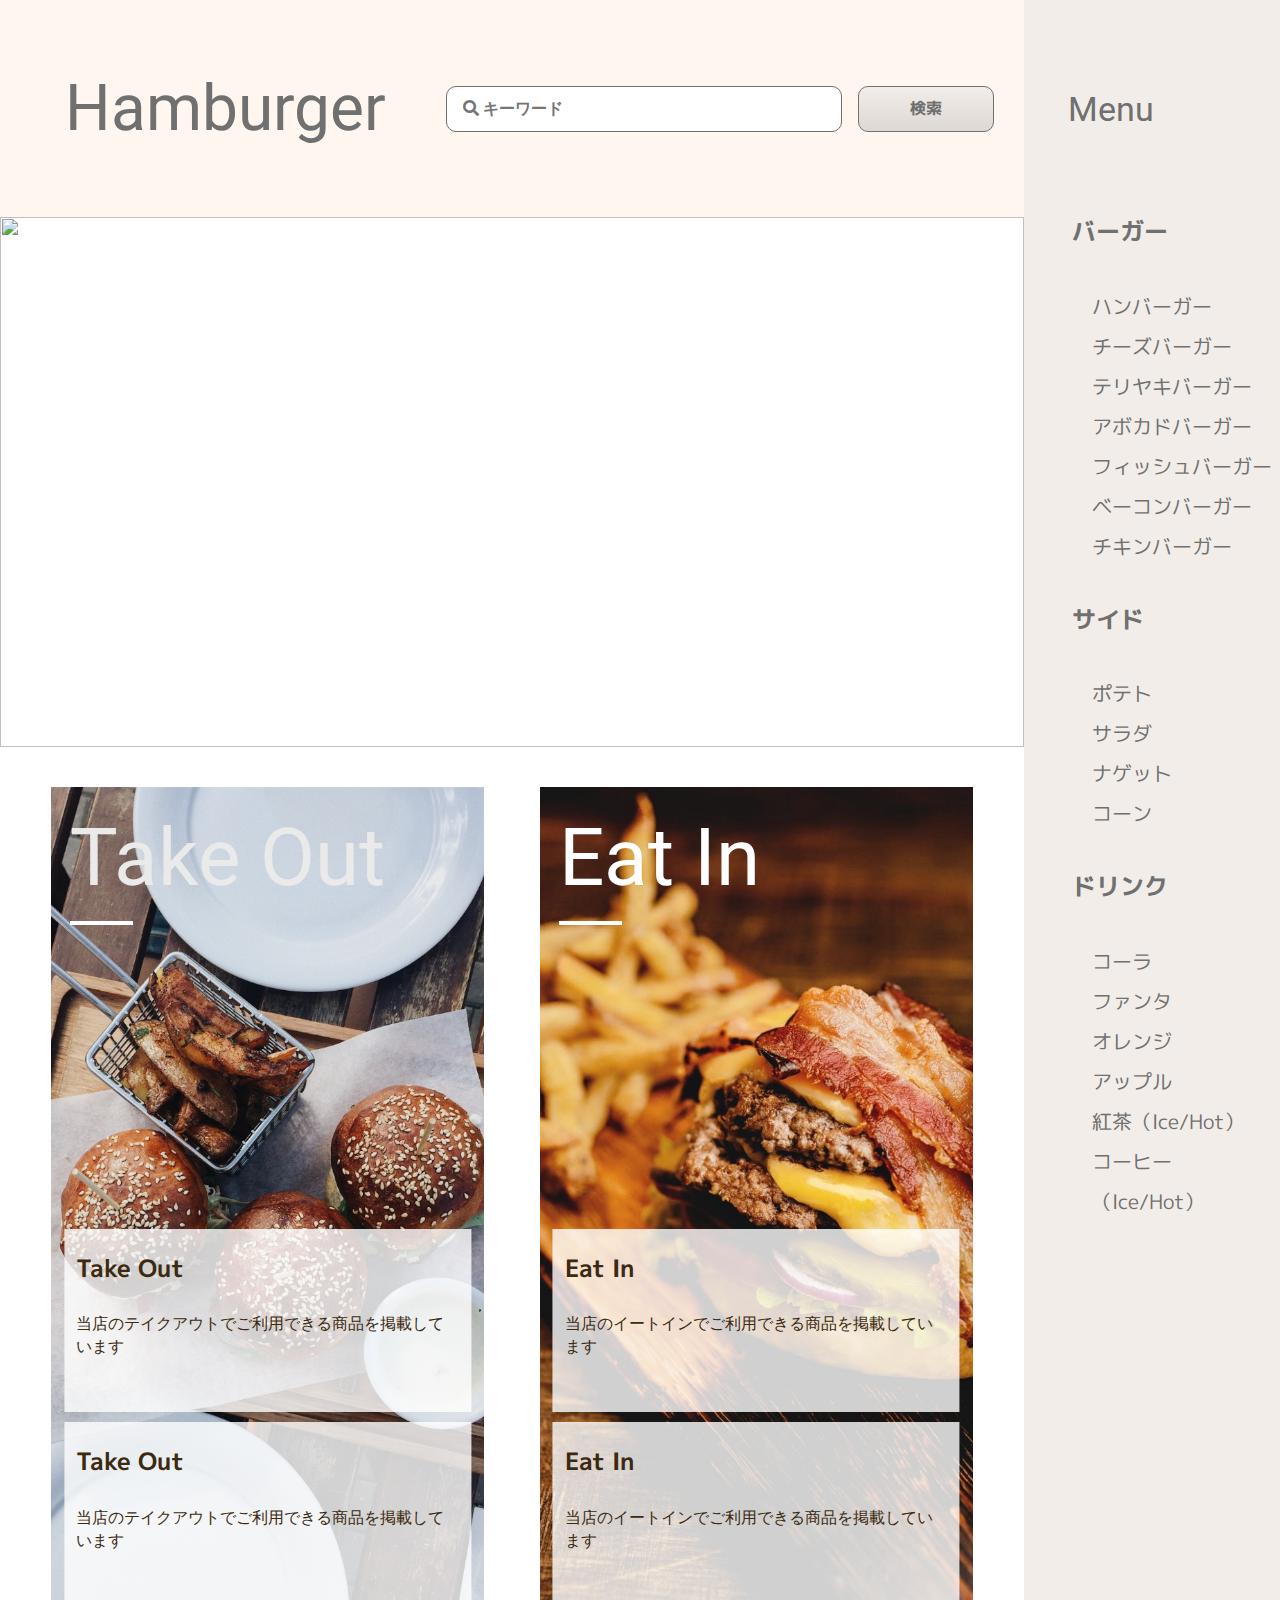
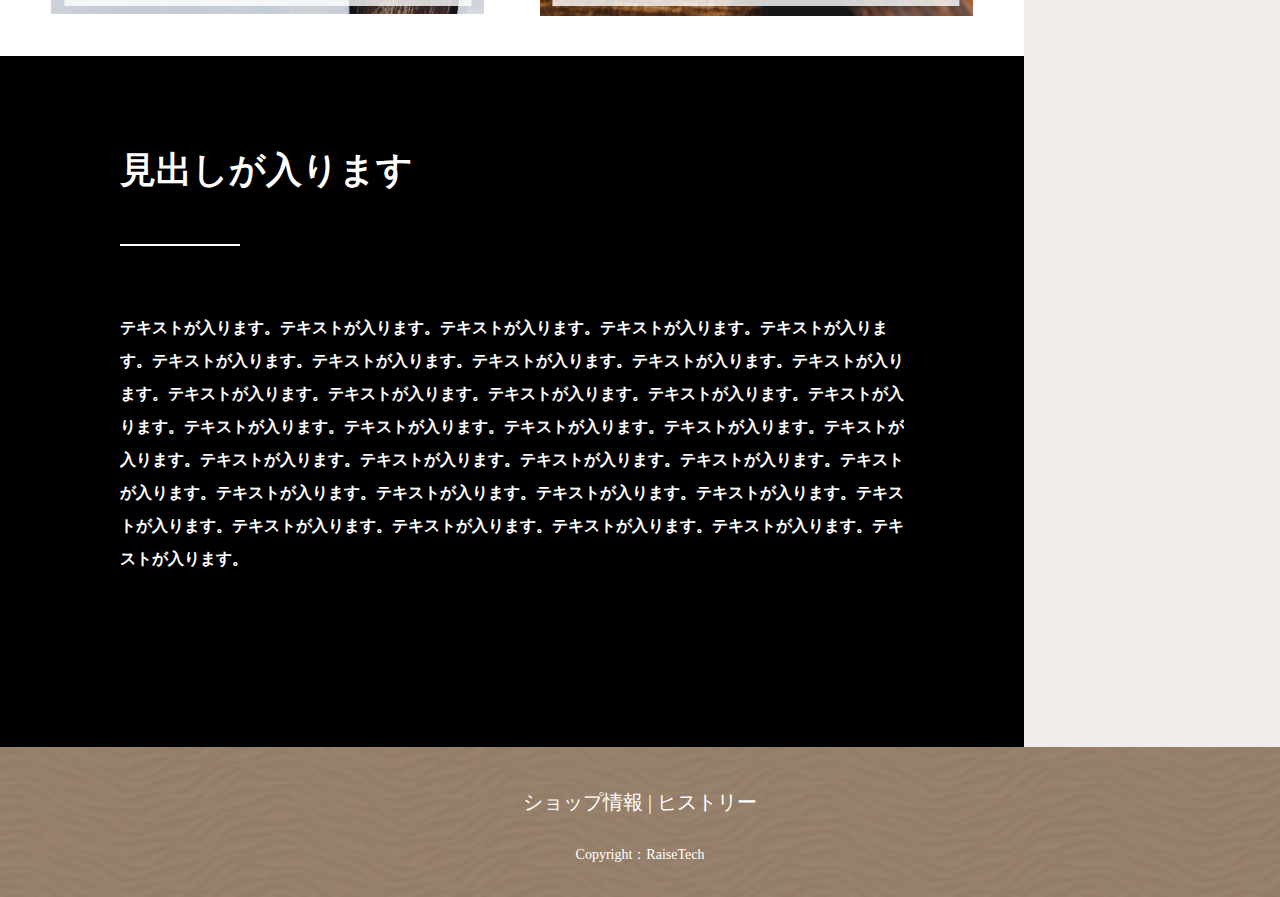
==== commit 85740183: "topページmap修正" ====
--- a/index.html
+++ b/index.html
@@ -70,15 +70,17 @@
                         </div>
                     </div>
                     <!--マップ-->
-                    <div class="p-map">
-                        <img class="p-map__google" src="./img/map.png"></img>
-                        <div class="p-map__opacity"></div>
-                        <div class="p-map__text">
-                            <div class="p-map__text__ttl">
-                                <p class="p-map__under-bar">見出しが入ります</p>
-                            </div>
-                            <div class="p-map__text__detail">
-                                <p>テキストが入ります。テキストが入ります。テキストが入ります。テキストが入ります。テキストが入ります。テキストが入ります。テキストが入ります。テキストが入ります。テキストが入ります。テキストが入ります。テキストが入ります。テキストが入ります。テキストが入ります。テキストが入ります。テキストが入ります。テキストが入ります。テキストが入ります。テキストが入ります。テキストが入ります。テキストが入ります。テキストが入ります。テキストが入ります。テキストが入ります。テキストが入ります。テキストが入ります。テキストが入ります。テキストが入ります。テキストが入ります。テキストが入ります。テキストが入ります。テキストが入ります。テキストが入ります。テキストが入ります。テキストが入ります。テキストが入ります。テキストが入ります。テキストが入ります。テキストが入ります。テキストが入ります。</p>
+                    <div class="p-main__map">
+                        <div class="p-main__map__google">
+                            <iframe src="https://www.google.com/maps/embed?pb=!1m14!1m8!1m3!1d1619.3739906002395!2d139.7153295!3d35.7324161!3m2!1i1024!2i768!4f13.1!3m3!1m2!1s0x0%3A0x4f20dbc14301de8!2z44Oi44K544OQ44O844Ks44O8IOaxoOiii-adseW6lw!5e0!3m2!1sja!2sjp!4v1631521259472!5m2!1sja!2sjp"></iframe>
+                            <div class="p-main__map__opacity"></div>
+                            <div class="p-main__map__text">
+                                <div class="p-main__map__text__ttl">
+                                    <p class="p-main__map__under-bar">見出しが入ります</p>
+                                </div>
+                                <div class="p-main__map__text__detail">
+                                    <p>テキストが入ります。テキストが入ります。テキストが入ります。テキストが入ります。テキストが入ります。テキストが入ります。テキストが入ります。テキストが入ります。テキストが入ります。テキストが入ります。テキストが入ります。テキストが入ります。テキストが入ります。テキストが入ります。テキストが入ります。テキストが入ります。テキストが入ります。テキストが入ります。テキストが入ります。テキストが入ります。テキストが入ります。テキストが入ります。テキストが入ります。テキストが入ります。テキストが入ります。テキストが入ります。テキストが入ります。テキストが入ります。テキストが入ります。テキストが入ります。テキストが入ります。テキストが入ります。テキストが入ります。テキストが入ります。テキストが入ります。</p>
+                                </div>
                             </div>
                         </div>
                     </div>
--- a/style.css
+++ b/style.css
@@ -814,14 +814,13 @@
   line-height: 23px;
   color: #3C2A10;
 }
-
-.p-map {
+.p-main__map {
   width: 100%;
   position: relative;
   top: 0px;
   background-color: #000;
 }
-.p-map__google {
+.p-main__map iframe {
   width: 100%;
   min-height: 691px;
   -o-object-fit: cover;
@@ -830,7 +829,7 @@
   filter: opacity(60%);
   -webkit-filter: opacity(60%);
 }
-.p-map__opacity {
+.p-main__map__opacity {
   position: absolute;
   top: 0;
   left: 0;
@@ -840,49 +839,50 @@
   opacity: 0.29;
 }
 @media only screen and (min-width: 834px) {
-  .p-map__opacity {
+  .p-main__map__opacity {
     height: 100%;
   }
 }
 @media only screen and (min-width: 1280px) {
-  .p-map__opacity {
+  .p-main__map__opacity {
     width: 60%;
   }
 }
-.p-map__text {
+.p-main__map__text {
   padding: 48px 42px;
   position: absolute;
+  overflow: hidden;
   top: 0px;
   color: #fff;
 }
 @media only screen and (min-width: 1280px) {
-  .p-map__text {
+  .p-main__map__text {
     padding: 90px 120px;
   }
 }
-.p-map__text__ttl {
+.p-main__map__text__ttl {
   font-size: 30px;
   font-weight: bold;
   line-height: normal;
   margin-bottom: 52px;
 }
 @media only screen and (min-width: 1280px) {
-  .p-map__text__ttl {
+  .p-main__map__text__ttl {
     font-size: 36px;
     margin-bottom: 116px;
   }
 }
-.p-map__text__detail {
+.p-main__map__text__detail {
   font-size: 16px;
   font-weight: bold;
   line-height: 33px;
   height: 100%;
   overflow: hidden;
 }
-.p-map__under-bar {
+.p-main__map__under-bar {
   position: relative;
 }
-.p-map__under-bar::after {
+.p-main__map__under-bar::after {
   content: "";
   width: 7.5rem;
   height: 2px;
@@ -892,12 +892,12 @@
   left: 0;
 }
 @media only screen and (min-width: 834px) {
-  .p-map__under-bar::after {
+  .p-main__map__under-bar::after {
     top: 58px;
   }
 }
 @media only screen and (min-width: 1280px) {
-  .p-map__under-bar::after {
+  .p-main__map__under-bar::after {
     top: 98px;
   }
 }
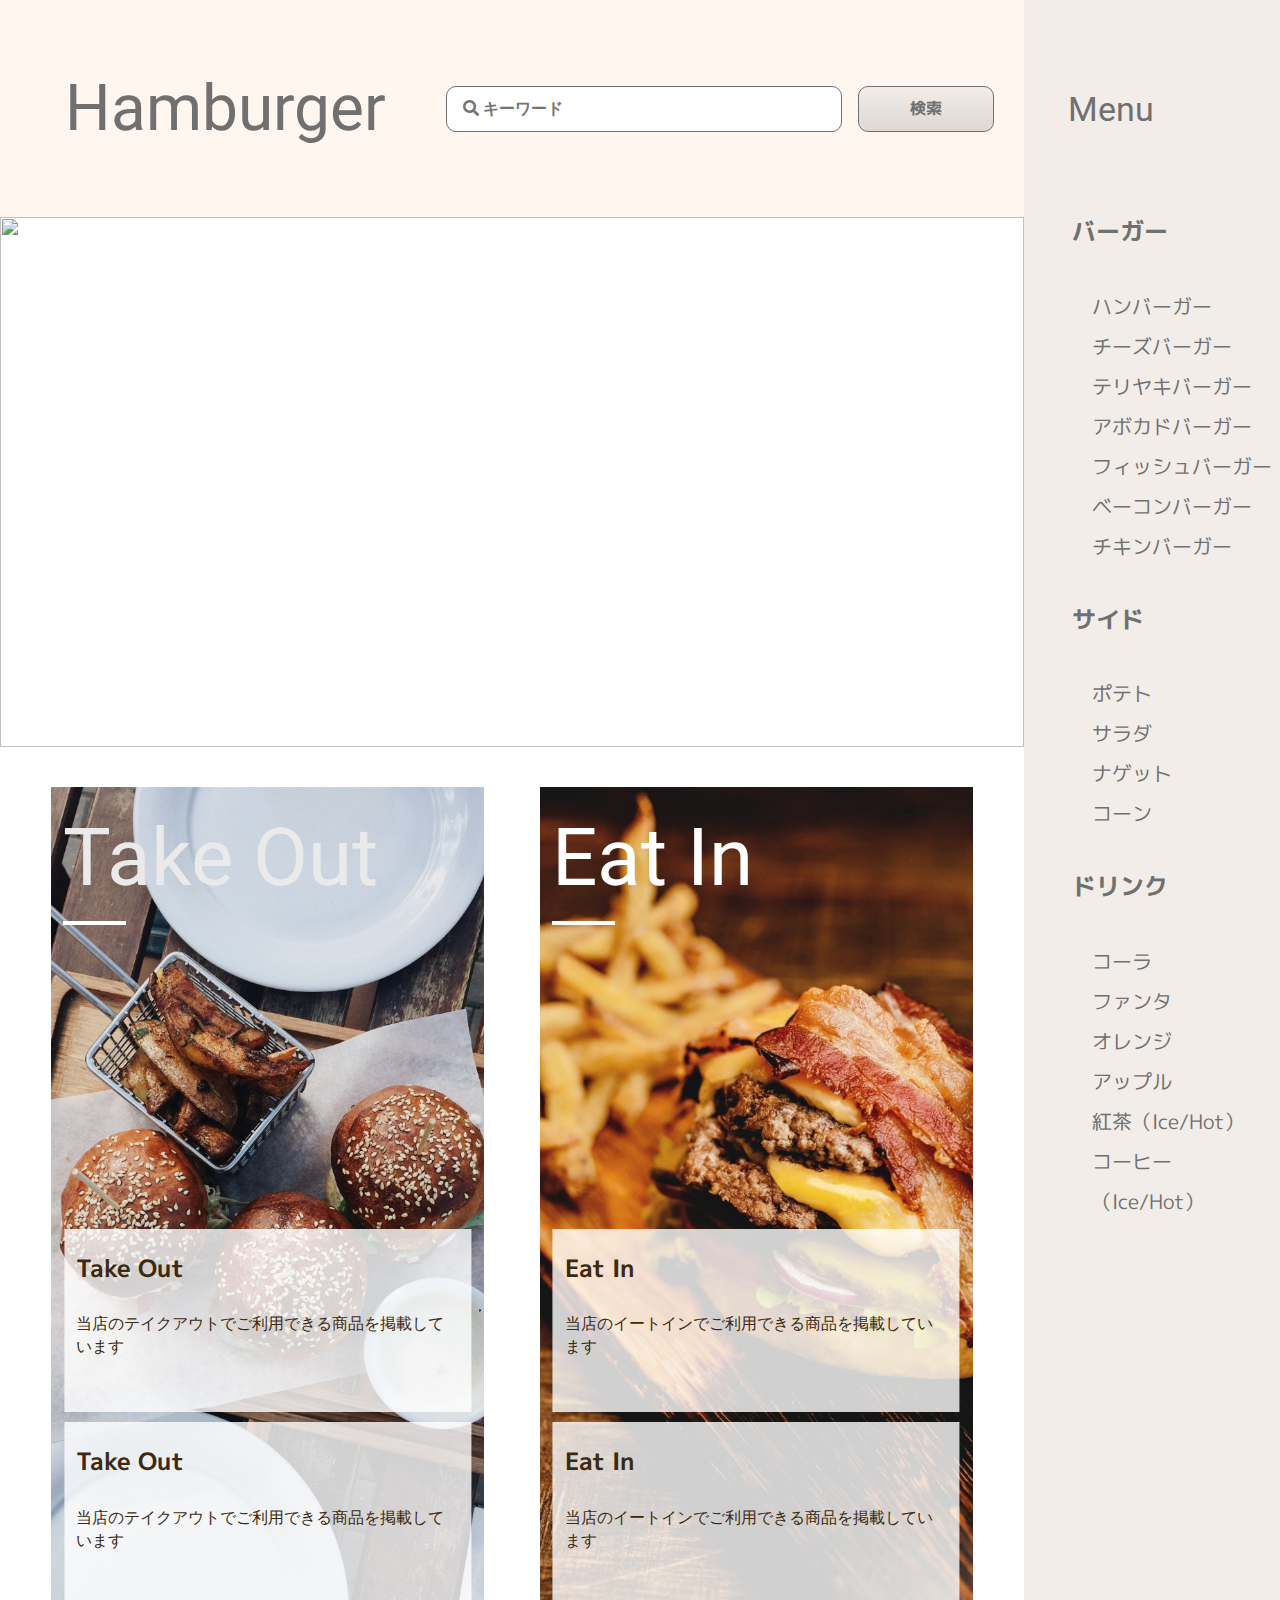
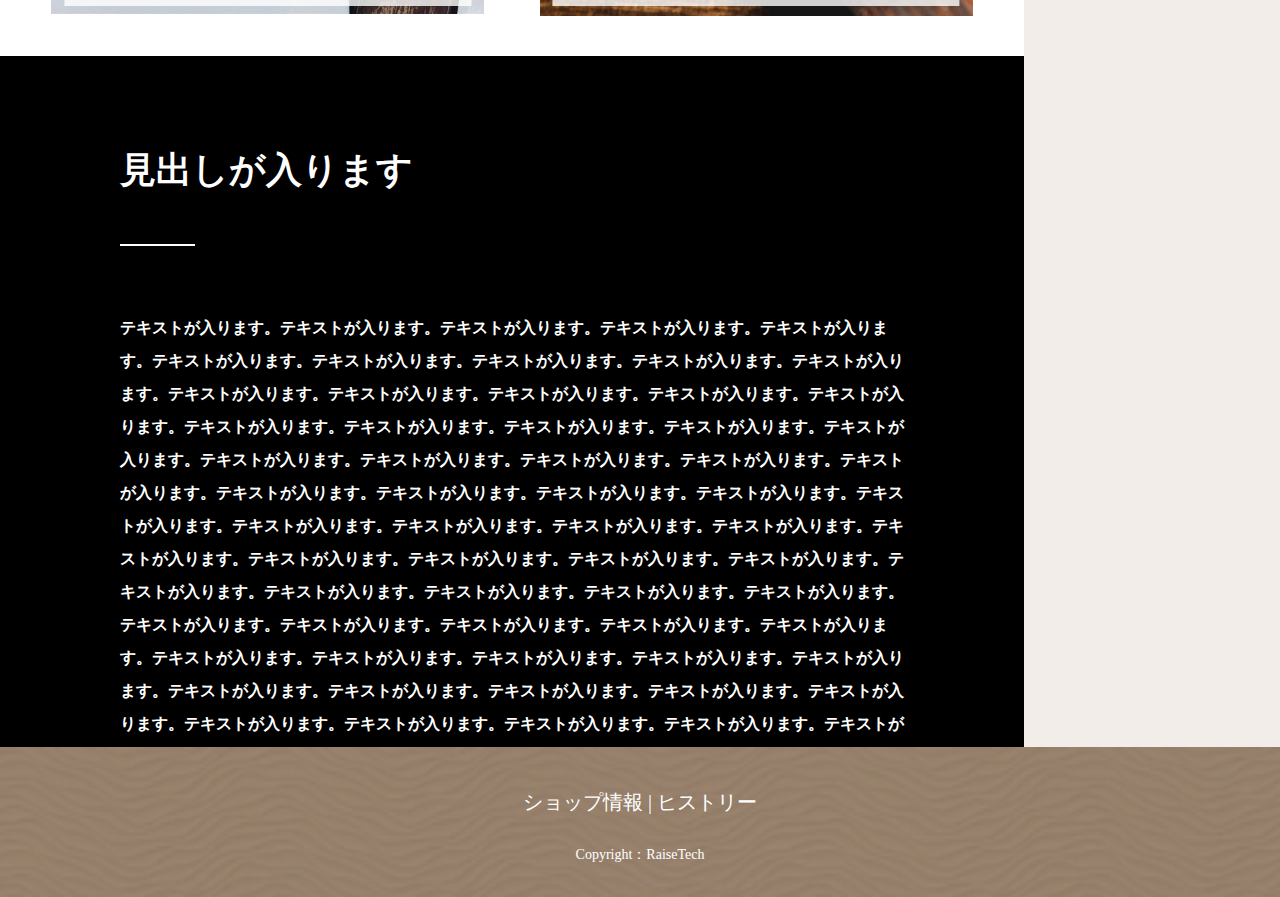
==== commit 9bc5f09c: "topページ修正" ====
--- a/index.html
+++ b/index.html
@@ -79,7 +79,7 @@
                                     <p class="p-main__map__under-bar">見出しが入ります</p>
                                 </div>
                                 <div class="p-main__map__text__detail">
-                                    <p>テキストが入ります。テキストが入ります。テキストが入ります。テキストが入ります。テキストが入ります。テキストが入ります。テキストが入ります。テキストが入ります。テキストが入ります。テキストが入ります。テキストが入ります。テキストが入ります。テキストが入ります。テキストが入ります。テキストが入ります。テキストが入ります。テキストが入ります。テキストが入ります。テキストが入ります。テキストが入ります。テキストが入ります。テキストが入ります。テキストが入ります。テキストが入ります。テキストが入ります。テキストが入ります。テキストが入ります。テキストが入ります。テキストが入ります。テキストが入ります。テキストが入ります。テキストが入ります。テキストが入ります。テキストが入ります。テキストが入ります。</p>
+                                    <p>テキストが入ります。テキストが入ります。テキストが入ります。テキストが入ります。テキストが入ります。テキストが入ります。テキストが入ります。テキストが入ります。テキストが入ります。テキストが入ります。テキストが入ります。テキストが入ります。テキストが入ります。テキストが入ります。テキストが入ります。テキストが入ります。テキストが入ります。テキストが入ります。テキストが入ります。テキストが入ります。テキストが入ります。テキストが入ります。テキストが入ります。テキストが入ります。テキストが入ります。テキストが入ります。テキストが入ります。テキストが入ります。テキストが入ります。テキストが入ります。テキストが入ります。テキストが入ります。テキストが入ります。テキストが入ります。テキストが入ります。テキストが入ります。テキストが入ります。テキストが入ります。テキストが入ります。テキストが入ります。テキストが入ります。テキストが入ります。テキストが入ります。テキストが入ります。テキストが入ります。テキストが入ります。テキストが入ります。テキストが入ります。テキストが入ります。テキストが入ります。テキストが入ります。テキストが入ります。テキストが入ります。テキストが入ります。テキストが入ります。テキストが入ります。テキストが入ります。テキストが入ります。テキストが入ります。テキストが入ります。テキストが入ります。テキストが入ります。テキストが入ります。テキストが入ります。テキストが入ります。テキストが入ります。テキストが入ります。テキストが入ります。</p>
                                 </div>
                             </div>
                         </div>
--- a/style.css
+++ b/style.css
@@ -743,10 +743,10 @@
   color: #EAEAEA;
   position: absolute;
   top: 25px;
-  left: 1.2rem;
+  left: 12px;
 }
 .p-main__flex__right {
-  margin-bottom: 20px;
+  margin-bottom: 50px;
   position: relative;
 }
 @media only screen and (min-width: 834px) {
@@ -759,7 +759,7 @@
   color: #fff;
   position: absolute;
   top: 25px;
-  left: 1.2rem;
+  left: 12px;
 }
 .p-main__flex__img {
   width: 100%;
@@ -819,6 +819,7 @@
   position: relative;
   top: 0px;
   background-color: #000;
+  overflow: hidden;
 }
 .p-main__map iframe {
   width: 100%;
@@ -851,7 +852,6 @@
 .p-main__map__text {
   padding: 48px 42px;
   position: absolute;
-  overflow: hidden;
   top: 0px;
   color: #fff;
 }
@@ -877,14 +877,13 @@
   font-weight: bold;
   line-height: 33px;
   height: 100%;
-  overflow: hidden;
 }
 .p-main__map__under-bar {
   position: relative;
 }
 .p-main__map__under-bar::after {
   content: "";
-  width: 7.5rem;
+  width: 75px;
   height: 2px;
   background-color: #fff;
   position: absolute;
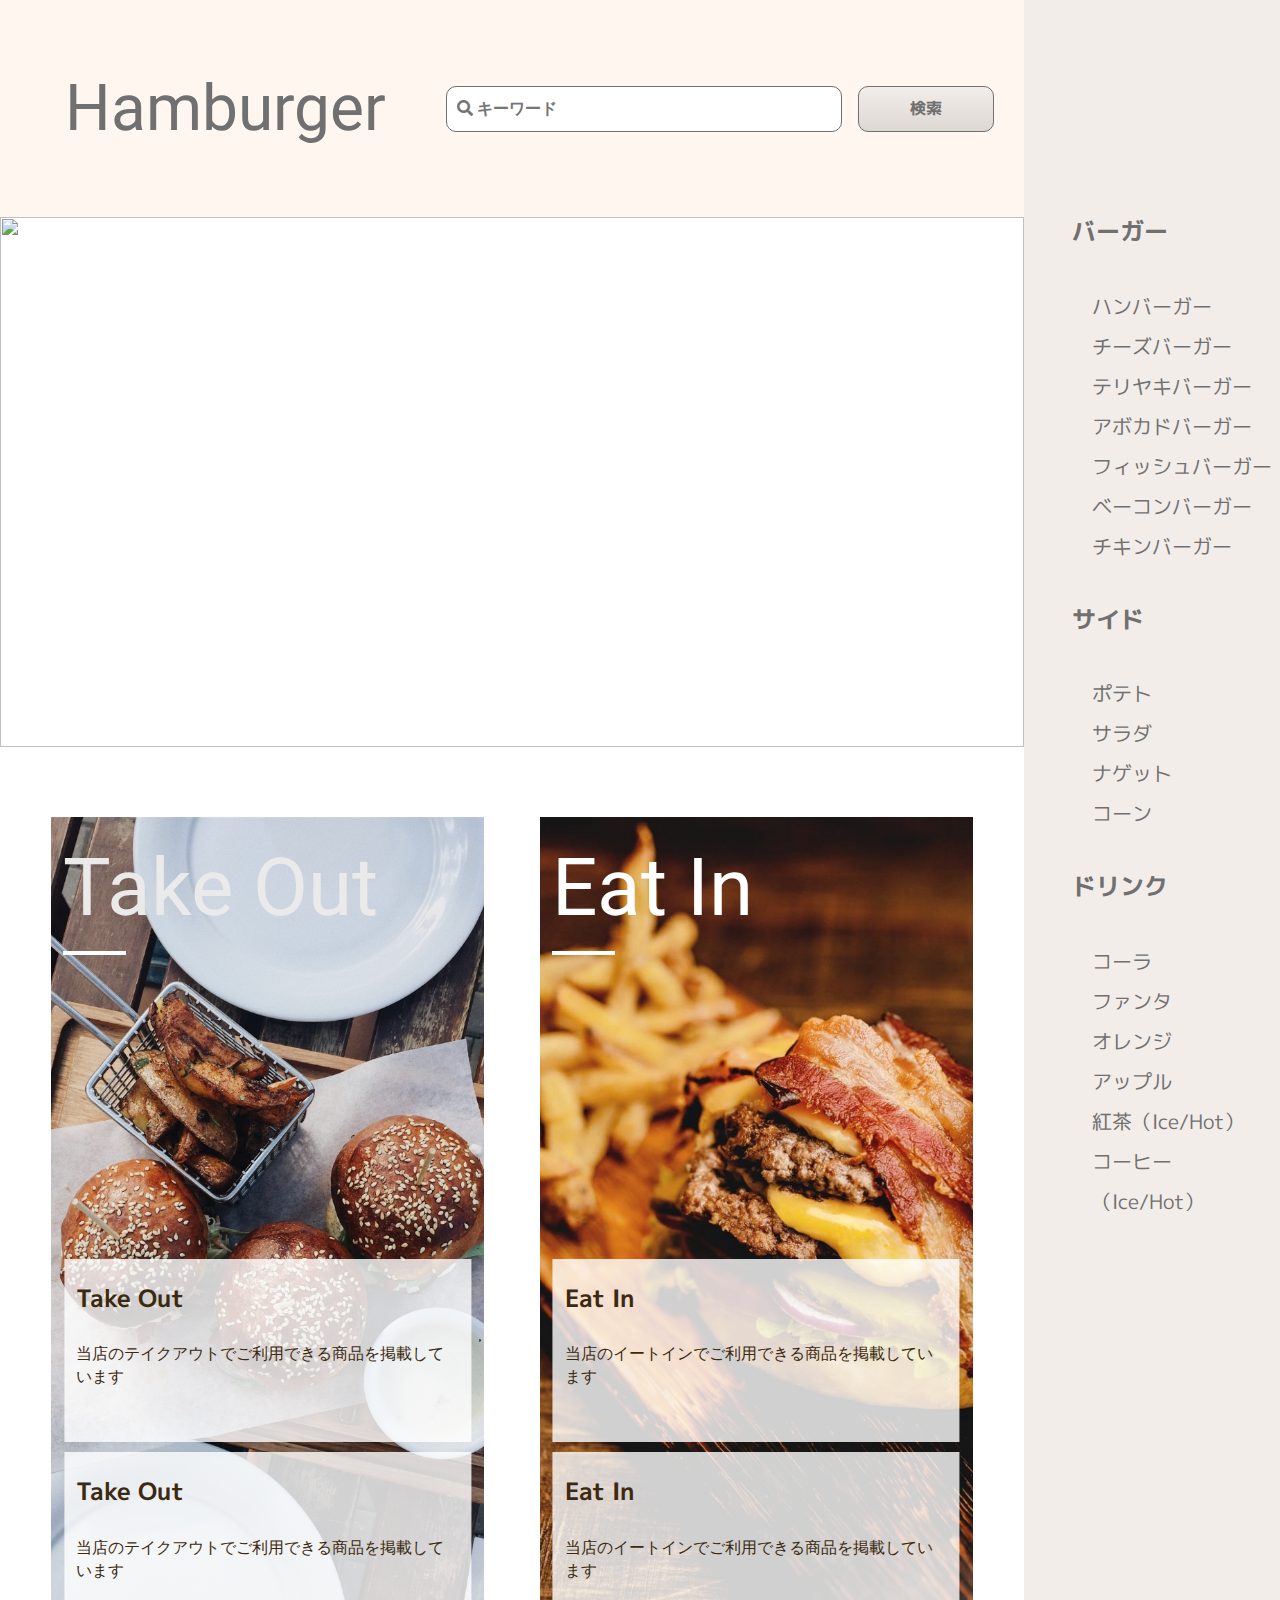
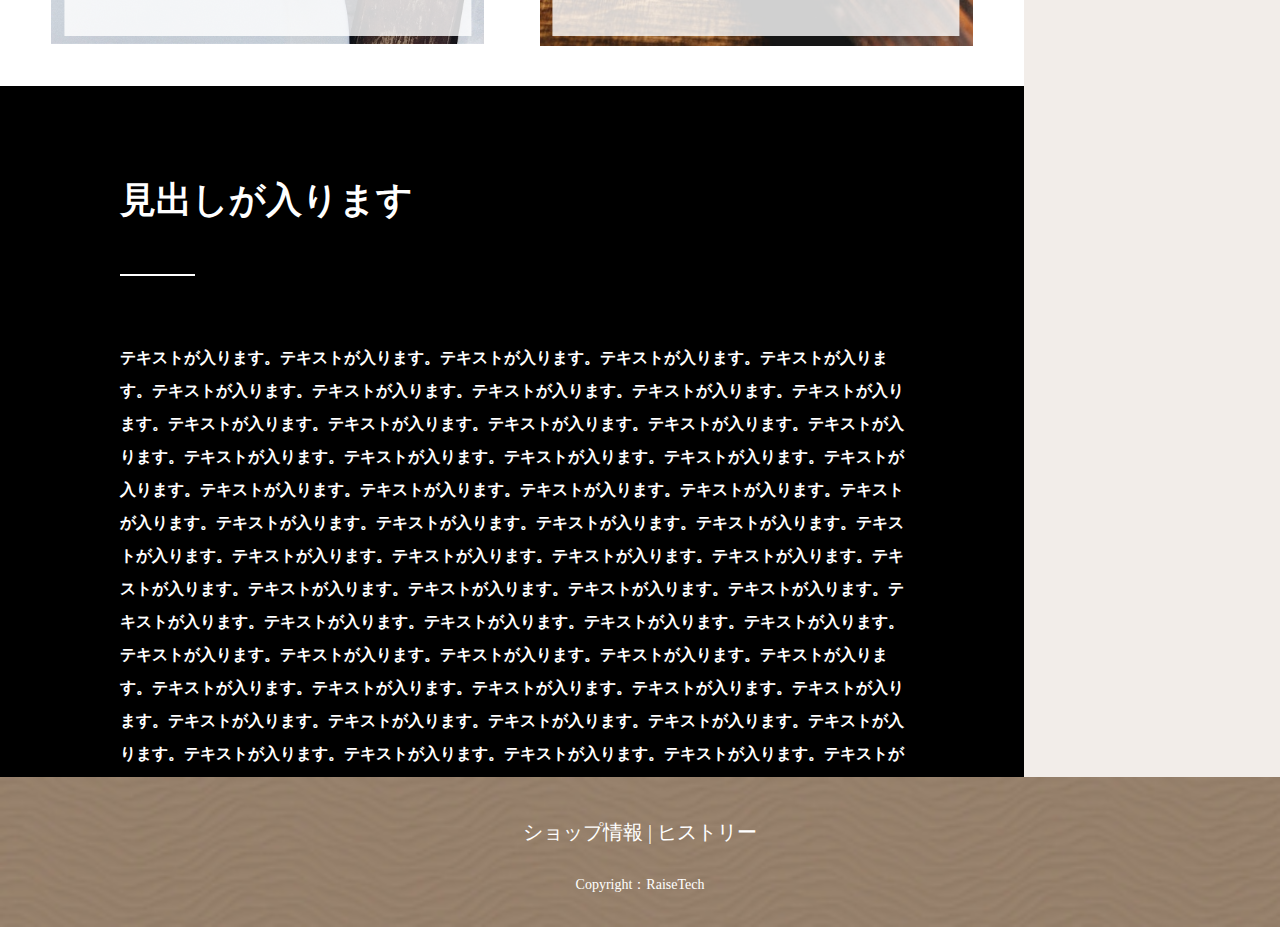
==== commit 36464771: "アーカイブ調整" ====
--- a/index.html
+++ b/index.html
@@ -35,7 +35,7 @@
                     <div class="p-main__background"></div>
                     <div class="p-main__wrapper">
                         <img class="p-main__wrapper__img" src="./img/mainvisual-pc@2x.jpg">
-                        <h2>ダミーサイト</h2>
+                        <h2 class="p-main__wrapper__title">ダミーサイト</h2>
                     </div>
                     <div class="p-main__flex">
                         <!--テイクアウト-->
--- a/style.css
+++ b/style.css
@@ -438,24 +438,8 @@
 }
 @media only screen and (min-width: 1280px) {
   h2 {
-    font-size: 36px;
-  }
-}
-
-h3 {
-  font-family: "Roboto", sans-serif;
-  font-size: 41px;
-}
-@media only screen and (min-width: 1280px) {
-  h3 {
-    font-size: 80px;
-  }
-}
-
-h4 {
-  font-family: "M PLUS 1p", sans-serif;
-  font-size: 24px;
-  font-weight: bold;
+    font-size: 40px;
+  }
 }
 
 .l-header {
@@ -527,12 +511,10 @@
   .p-header {
     display: flex;
     align-items: center;
-    position: relative;
   }
 }
 .p-header__logo {
-  padding-top: 3.3rem;
-  padding-bottom: 2.6rem;
+  padding: 36px 0;
 }
 @media only screen and (min-width: 1280px) {
   .p-header__logo {
@@ -629,7 +611,7 @@
   border-radius: 10px;
   border-color: #707070;
   text-align: left;
-  padding-left: 1rem;
+  padding-left: 10px;
   margin-right: 12px;
 }
 @media only screen and (min-width: 834px) {
@@ -682,7 +664,7 @@
 .p-main__wrapper {
   width: 100%;
   height: 285px;
-  margin-bottom: 20px;
+  margin-bottom: 36px;
   position: relative;
 }
 @media only screen and (min-width: 834px) {
@@ -693,31 +675,39 @@
 @media only screen and (min-width: 1280px) {
   .p-main__wrapper {
     height: 530px;
+    margin-bottom: 70px;
   }
 }
 .p-main__wrapper__img {
   width: 100%;
   height: 100%;
-  position: relative;
   -o-object-fit: cover;
      object-fit: cover;
-}
-.p-main__wrapper h2 {
-  position: absolute;
-  top: 0px;
-  line-height: 285px;
+  -o-object-position: 0 100%;
+     object-position: 0 100%;
+}
+.p-main__wrapper__title {
+  position: absolute;
   left: 25px;
-}
-@media only screen and (min-width: 834px) {
-  .p-main__wrapper h2 {
+  top: 50%;
+  transform: translate(0, -50%);
+}
+@media only screen and (min-width: 834px) {
+  .p-main__wrapper__title {
     left: 86px;
   }
 }
 @media only screen and (min-width: 1280px) {
-  .p-main__wrapper h2 {
-    line-height: 530px;
+  .p-main__wrapper__title {
     left: 86px;
   }
+}
+.p-main__wrapper__title p {
+  color: #FFFFFF;
+  font-family: "M PLUS 1p", sans-serif;
+  font-size: 16px;
+  font-weight: bold;
+  margin-top: 21px;
 }
 .p-main__flex {
   width: 90%;
@@ -740,10 +730,17 @@
   }
 }
 .p-main__flex__left h3 {
+  font-family: "Roboto", sans-serif;
+  font-size: 41px;
   color: #EAEAEA;
   position: absolute;
   top: 25px;
   left: 12px;
+}
+@media only screen and (min-width: 1280px) {
+  .p-main__flex__left h3 {
+    font-size: 80px;
+  }
 }
 .p-main__flex__right {
   margin-bottom: 50px;
@@ -756,10 +753,17 @@
   }
 }
 .p-main__flex__right h3 {
-  color: #fff;
+  font-family: "Roboto", sans-serif;
+  font-size: 41px;
+  color: #FFFFFF;
   position: absolute;
   top: 25px;
   left: 12px;
+}
+@media only screen and (min-width: 1280px) {
+  .p-main__flex__right h3 {
+    font-size: 80px;
+  }
 }
 .p-main__flex__img {
   width: 100%;
@@ -806,6 +810,9 @@
   margin-top: 10px;
 }
 .p-main__opacity-box h4 {
+  font-family: "M PLUS 1p", sans-serif;
+  font-size: 24px;
+  font-weight: bold;
   padding-bottom: 30px;
   color: #3C2A10;
 }
@@ -899,6 +906,83 @@
   .p-main__map__under-bar::after {
     top: 98px;
   }
+}
+
+.p-archive {
+  width: 90%;
+  margin: 0 auto;
+  font-family: "M PLUS 1p", sans-serif;
+}
+.p-archive__text {
+  color: #3C2A10;
+}
+.p-archive__text h3 {
+  font-size: 28px;
+  font-weight: bold;
+  padding-bottom: 40px;
+}
+.p-archive__text p {
+  font-size: 16px;
+  line-height: 23px;
+  margin-bottom: 24px;
+}
+@media only screen and (min-width: 1280px) {
+  .p-archive__text p {
+    margin-bottom: 78px;
+  }
+}
+.p-archive__menu {
+  background-color: #3C2B1C;
+  color: #FFFFFF;
+  margin-bottom: 21px;
+}
+.p-archive__menu img {
+  width: 100%;
+  -o-object-fit: cover;
+     object-fit: cover;
+}
+@media only screen and (min-width: 834px) {
+  .p-archive__menu img {
+    width: 50%;
+  }
+}
+@media only screen and (min-width: 834px) {
+  .p-archive__menu {
+    display: flex;
+  }
+}
+.p-archive__menu__text {
+  font-family: "M PLUS 1p", sans-serif;
+  padding: 36px 30px 42px 30px;
+}
+.p-archive__menu__text h4 {
+  font-size: 20px;
+  font-weight: bold;
+  margin-bottom: 30px;
+}
+.p-archive__menu__text h5 {
+  font-size: 16px;
+  font-weight: bold;
+  margin-bottom: 20px;
+}
+.p-archive__menu__text p {
+  font-size: 16px;
+  line-height: 23px;
+}
+.p-archive__button {
+  background-color: #FFFFFF;
+  color: #707070;
+  width: 163px;
+  height: 42px;
+  margin: 42px auto 0 auto;
+  display: flex;
+  justify-content: center;
+  align-items: center;
+}
+.p-archive__button p {
+  font-family: "M PLUS 1p", sans-serif;
+  font-size: 16px;
+  font-weight: bold;
 }
 
 .p-sidebar {
@@ -954,4 +1038,8 @@
   bottom: 34px;
   font-size: 14px;
   width: 100%;
+}
+
+.c-archive__button {
+  border-radius: 100vh;
 }/*# sourceMappingURL=style.css.map */